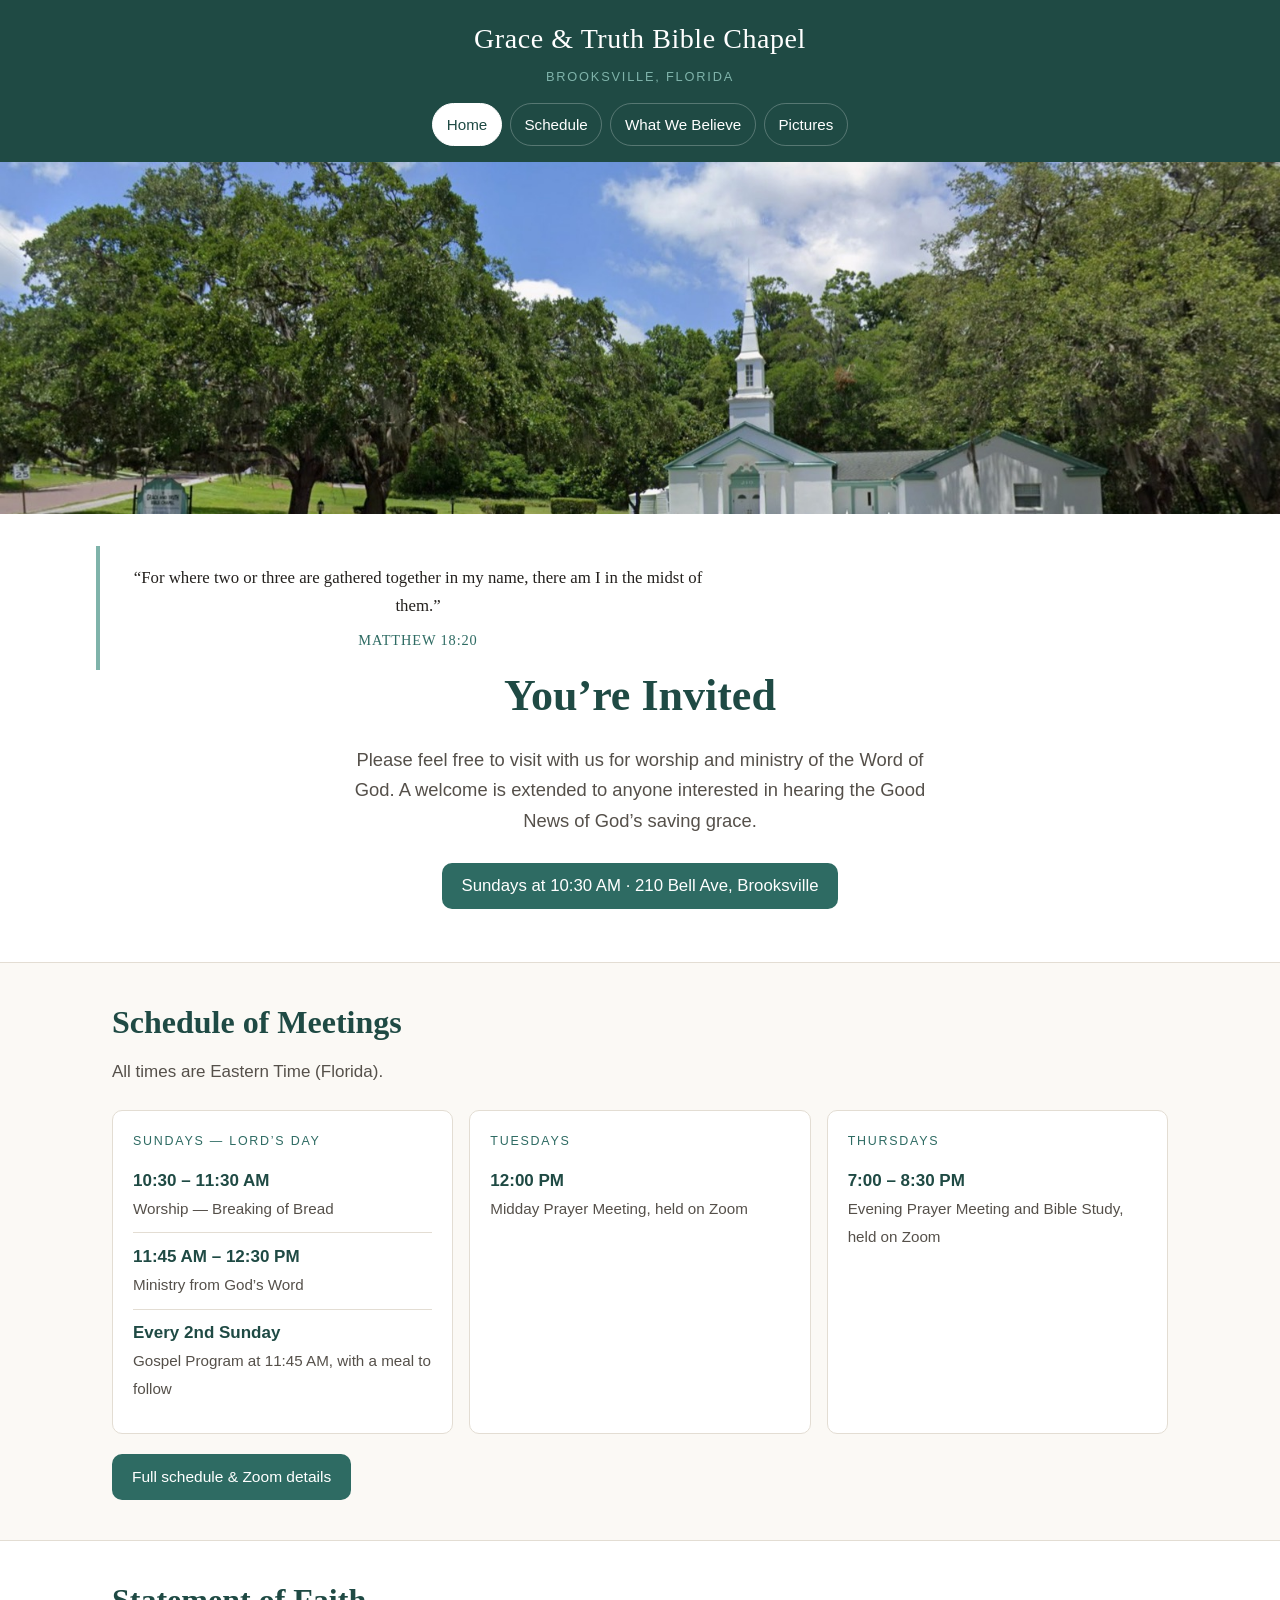
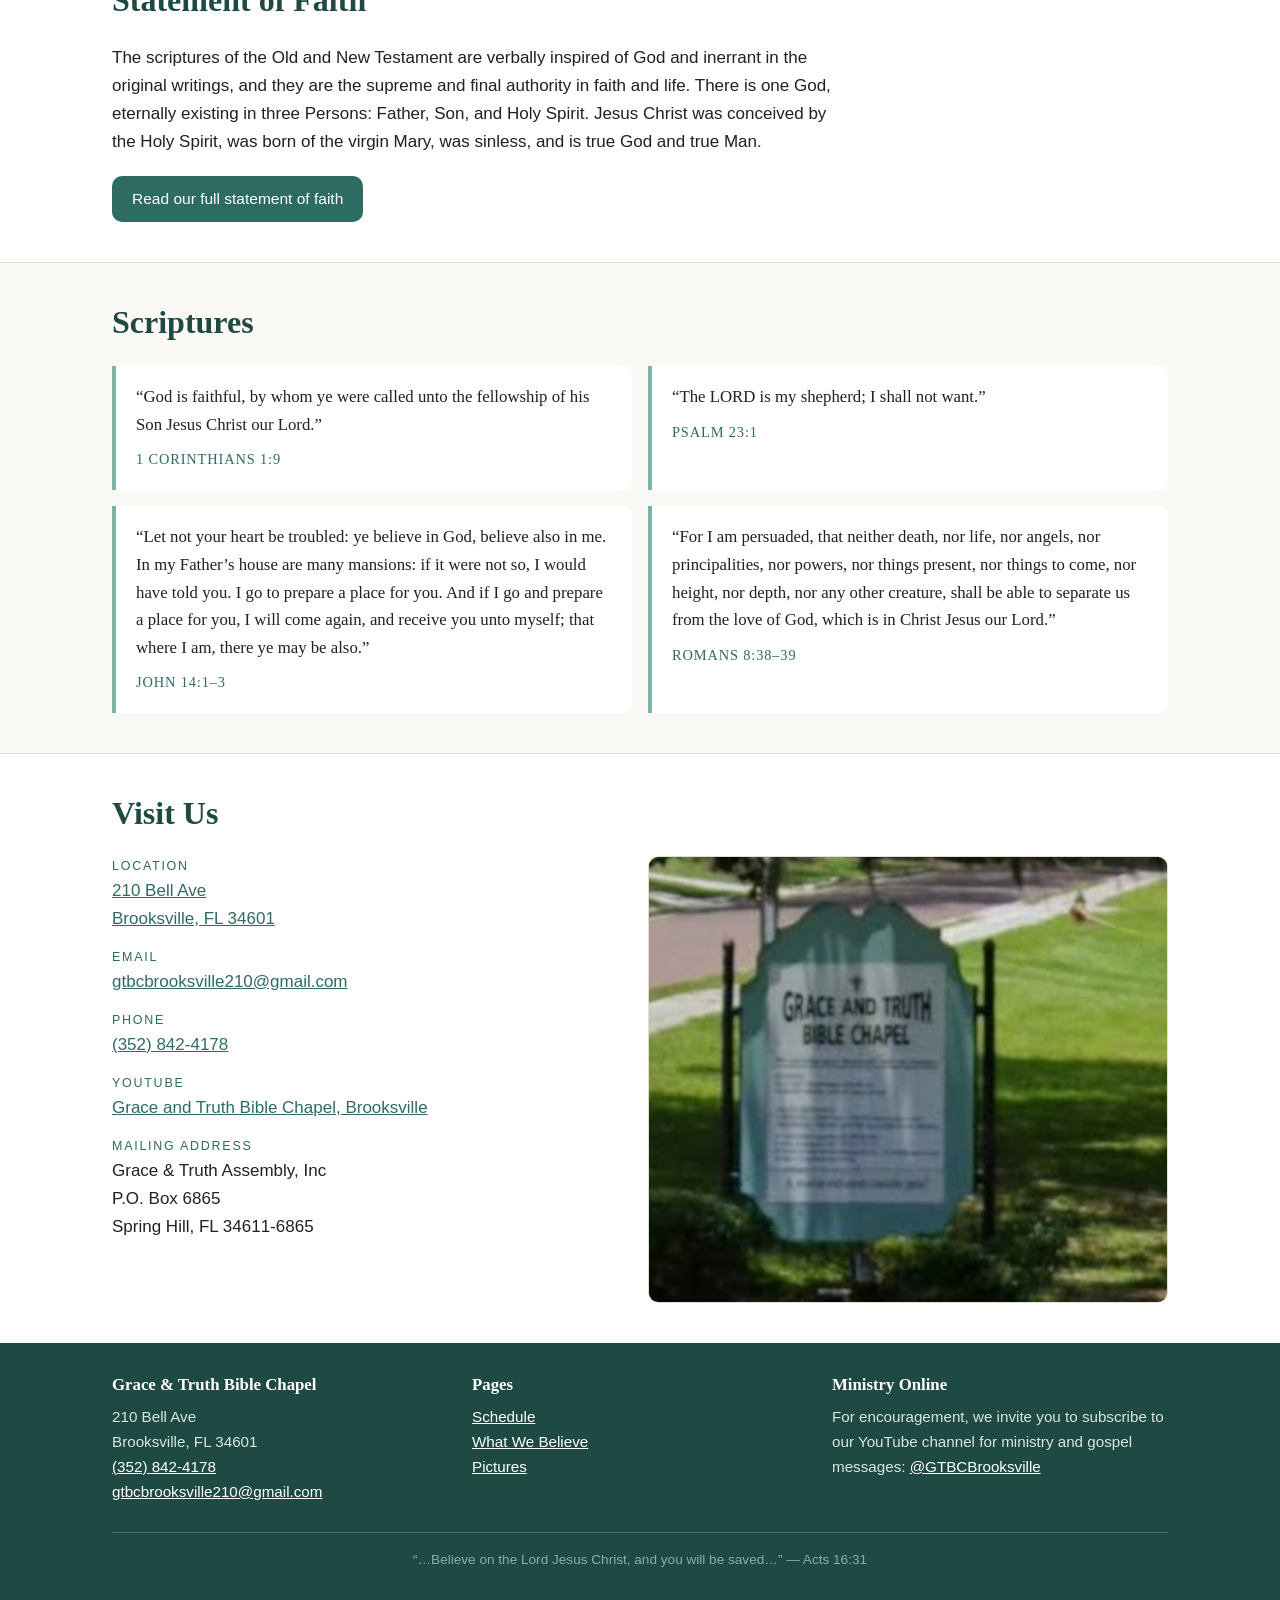
==== index.html @ c38b306b "Initial site for Grace & Truth Bible Chapel" ====
<!doctype html>
<html lang="en">
<head>
<meta charset="utf-8">
<meta name="viewport" content="width=device-width, initial-scale=1">
<title>Grace &amp; Truth Bible Chapel — Brooksville, Florida</title>
<meta name="description" content="Grace &amp; Truth Bible Chapel, 210 Bell Ave, Brooksville, FL. Worship and Breaking of Bread Sundays at 10:30 AM. A welcome is extended to all.">
<link rel="stylesheet" href="css/styles.css">
</head>
<body>

<a class="skip-link" href="#main">Skip to content</a>

<header class="site-header">
  <div class="container">
    <a class="brand" href="index.html">
      <span class="brand-name">Grace &amp; Truth Bible Chapel</span>
      <span class="brand-tag">Brooksville, Florida</span>
    </a>
    <nav class="site-nav" aria-label="Main">
      <ul>
        <li><a href="index.html" aria-current="page">Home</a></li>
        <li><a href="schedule.html">Schedule</a></li>
        <li><a href="beliefs.html">What We Believe</a></li>
        <li><a href="gallery.html">Pictures</a></li>
      </ul>
    </nav>
  </div>
</header>

<main id="main">

  <section class="hero">
    <img src="images/chapel-front.jpg" alt="The white chapel building at 210 Bell Ave, set among live oaks">
    <div class="container hero-text">
      <blockquote class="verse verse-hero">
        &ldquo;For where two or three are gathered together in my name, there am I in the midst of them.&rdquo;
        <cite>Matthew 18:20</cite>
      </blockquote>
      <h1>You&rsquo;re Invited</h1>
      <p class="invite">
        Please feel free to visit with us for worship and ministry of the Word of God.
        A welcome is extended to anyone interested in hearing the Good News of God&rsquo;s saving grace.
      </p>
      <p><span class="service-time">Sundays at 10:30 AM &middot; 210 Bell Ave, Brooksville</span></p>
    </div>
  </section>

  <section class="section" id="schedule">
    <div class="container">
      <div class="section-head">
        <h2>Schedule of Meetings</h2>
        <p>All times are Eastern Time (Florida).</p>
      </div>

      <div class="grid grid-3">
        <div class="card">
          <span class="day">Sundays &mdash; Lord&rsquo;s Day</span>
          <ul class="times">
            <li>
              <span class="time">10:30 &ndash; 11:30 AM</span>
              <span class="note">Worship &mdash; Breaking of Bread</span>
            </li>
            <li>
              <span class="time">11:45 AM &ndash; 12:30 PM</span>
              <span class="note">Ministry from God&rsquo;s Word</span>
            </li>
            <li>
              <span class="time">Every 2nd Sunday</span>
              <span class="note">Gospel Program at 11:45 AM, with a meal to follow</span>
            </li>
          </ul>
        </div>

        <div class="card">
          <span class="day">Tuesdays</span>
          <ul class="times">
            <li>
              <span class="time">12:00 PM</span>
              <span class="note">Midday Prayer Meeting, held on Zoom</span>
            </li>
          </ul>
        </div>

        <div class="card">
          <span class="day">Thursdays</span>
          <ul class="times">
            <li>
              <span class="time">7:00 &ndash; 8:30 PM</span>
              <span class="note">Evening Prayer Meeting and Bible Study, held on Zoom</span>
            </li>
          </ul>
        </div>
      </div>

      <div class="btn-row">
        <a class="btn" href="schedule.html">Full schedule &amp; Zoom details</a>
      </div>
    </div>
  </section>

  <section class="section section-alt" id="beliefs">
    <div class="container">
      <div class="section-head">
        <h2>Statement of Faith</h2>
      </div>
      <div class="prose">
        <p>
          The scriptures of the Old and New Testament are verbally inspired of God and inerrant
          in the original writings, and they are the supreme and final authority in faith and life.
          There is one God, eternally existing in three Persons: Father, Son, and Holy Spirit.
          Jesus Christ was conceived by the Holy Spirit, was born of the virgin Mary, was sinless,
          and is true God and true Man.
        </p>
        <div class="btn-row">
          <a class="btn" href="beliefs.html">Read our full statement of faith</a>
        </div>
      </div>
    </div>
  </section>

  <section class="section" id="scriptures">
    <div class="container">
      <div class="section-head">
        <h2>Scriptures</h2>
      </div>
      <div class="grid grid-2">
        <blockquote class="verse">
          &ldquo;God is faithful, by whom ye were called unto the fellowship of his Son Jesus Christ our Lord.&rdquo;
          <cite>1 Corinthians 1:9</cite>
        </blockquote>
        <blockquote class="verse">
          &ldquo;The LORD is my shepherd; I shall not want.&rdquo;
          <cite>Psalm 23:1</cite>
        </blockquote>
        <blockquote class="verse">
          &ldquo;Let not your heart be troubled: ye believe in God, believe also in me. In my Father&rsquo;s house
          are many mansions: if it were not so, I would have told you. I go to prepare a place for you.
          And if I go and prepare a place for you, I will come again, and receive you unto myself;
          that where I am, there ye may be also.&rdquo;
          <cite>John 14:1&ndash;3</cite>
        </blockquote>
        <blockquote class="verse">
          &ldquo;For I am persuaded, that neither death, nor life, nor angels, nor principalities, nor powers,
          nor things present, nor things to come, nor height, nor depth, nor any other creature,
          shall be able to separate us from the love of God, which is in Christ Jesus our Lord.&rdquo;
          <cite>Romans 8:38&ndash;39</cite>
        </blockquote>
      </div>
    </div>
  </section>

  <section class="section section-alt" id="visit">
    <div class="container">
      <div class="section-head">
        <h2>Visit Us</h2>
      </div>
      <div class="grid grid-2">
        <div>
          <ul class="contact-list">
            <li>
              <span class="label">Location</span>
              <address>
                <a href="https://maps.google.com/?q=210+Bell+Ave,+Brooksville,+FL+34601">
                  210 Bell Ave<br>Brooksville, FL 34601
                </a>
              </address>
            </li>
            <li>
              <span class="label">Email</span>
              <a href="mailto:gtbcbrooksville210@gmail.com">gtbcbrooksville210@gmail.com</a>
            </li>
            <li>
              <span class="label">Phone</span>
              <a href="tel:+13528424178">(352) 842-4178</a>
            </li>
            <li>
              <span class="label">YouTube</span>
              <a href="https://www.youtube.com/@GTBCBrooksville">Grace and Truth Bible Chapel, Brooksville</a>
            </li>
            <li>
              <span class="label">Mailing Address</span>
              <address>
                Grace &amp; Truth Assembly, Inc<br>
                P.O. Box 6865<br>
                Spring Hill, FL 34611-6865
              </address>
            </li>
          </ul>
        </div>
        <div>
          <img src="images/chapel-sign.jpg" alt="The Grace and Truth Bible Chapel sign at the roadside" style="border-radius:10px;border:1px solid var(--line);">
        </div>
      </div>
    </div>
  </section>

</main>

<footer class="site-footer">
  <div class="container">
    <div class="footer-grid">
      <div>
        <h3>Grace &amp; Truth Bible Chapel</h3>
        <address>
          210 Bell Ave<br>
          Brooksville, FL 34601<br>
          <a href="tel:+13528424178">(352) 842-4178</a><br>
          <a href="mailto:gtbcbrooksville210@gmail.com">gtbcbrooksville210@gmail.com</a>
        </address>
      </div>
      <div>
        <h3>Pages</h3>
        <p>
          <a href="schedule.html">Schedule</a><br>
          <a href="beliefs.html">What We Believe</a><br>
          <a href="gallery.html">Pictures</a>
        </p>
      </div>
      <div>
        <h3>Ministry Online</h3>
        <p>
          For encouragement, we invite you to subscribe to our YouTube channel for
          ministry and gospel messages:
          <a href="https://www.youtube.com/@GTBCBrooksville">@GTBCBrooksville</a>
        </p>
      </div>
    </div>
    <p class="footer-bottom">
      &ldquo;&hellip;Believe on the Lord Jesus Christ, and you will be saved&hellip;&rdquo; &mdash; Acts 16:31
    </p>
  </div>
</footer>

</body>
</html>
---- css/styles.css ----
/* Grace & Truth Bible Chapel — shared stylesheet.
   Placeholder styling: structure and colors are easy to swap when the
   real template arrives. All layout is mobile-first. */

:root {
  --brand:        #2e6b63;
  --brand-dark:   #1f4a44;
  --brand-light:  #7fb3aa;
  --wood:         #5c4433;
  --ink:          #23201d;
  --ink-soft:     #55504a;
  --paper:        #fbf9f5;
  --card:         #ffffff;
  --line:         #e3ddd3;
  --maxw:         68rem;
  --radius:       10px;
}

*, *::before, *::after { box-sizing: border-box; }

html { -webkit-text-size-adjust: 100%; scroll-behavior: smooth; }

body {
  margin: 0;
  background: var(--paper);
  color: var(--ink);
  font-family: -apple-system, BlinkMacSystemFont, "Segoe UI", Roboto, Helvetica, Arial, sans-serif;
  font-size: 1.0625rem;
  line-height: 1.65;
}

h1, h2, h3, h4 {
  font-family: Georgia, "Times New Roman", serif;
  line-height: 1.2;
  color: var(--brand-dark);
  margin: 0 0 .5em;
}

h1 { font-size: clamp(1.75rem, 5vw, 2.75rem); }
h2 { font-size: clamp(1.4rem, 3.6vw, 2rem); }
h3 { font-size: clamp(1.1rem, 2.6vw, 1.3rem); }

p { margin: 0 0 1em; }

a { color: var(--brand); }
a:hover, a:focus { color: var(--brand-dark); }

img { max-width: 100%; height: auto; display: block; }

.container {
  width: 100%;
  max-width: var(--maxw);
  margin: 0 auto;
  padding: 0 1rem;
}

/* ---------- Header & navigation ---------- */

.site-header {
  background: var(--brand-dark);
  color: #fff;
  padding: 1rem 0;
}

.site-header a { color: #fff; text-decoration: none; }

.brand { display: block; text-align: center; }
.brand-name {
  font-family: Georgia, "Times New Roman", serif;
  font-size: clamp(1.25rem, 4.5vw, 1.75rem);
  letter-spacing: .02em;
  display: block;
}
.brand-tag {
  display: block;
  font-size: .8rem;
  letter-spacing: .14em;
  text-transform: uppercase;
  color: var(--brand-light);
  margin-top: .25rem;
}

.site-nav ul {
  list-style: none;
  margin: 1rem 0 0;
  padding: 0;
  display: flex;
  flex-wrap: wrap;
  justify-content: center;
  gap: .4rem .5rem;
}

.site-nav a {
  display: block;
  padding: .5rem .85rem;
  border-radius: 999px;
  font-size: .95rem;
  border: 1px solid rgba(255,255,255,.25);
}

.site-nav a:hover,
.site-nav a:focus { background: rgba(255,255,255,.14); }

.site-nav a[aria-current="page"] {
  background: #fff;
  color: var(--brand-dark);
  border-color: #fff;
}

/* ---------- Hero ---------- */

.hero { background: #fff; border-bottom: 1px solid var(--line); }

.hero img {
  width: 100%;
  max-height: 22rem;
  object-fit: cover;
}

.hero-text { text-align: center; padding: 2rem 0 2.25rem; }

.hero-text p.invite {
  font-size: 1.15rem;
  color: var(--ink-soft);
  max-width: 38rem;
  margin-left: auto;
  margin-right: auto;
}

.service-time {
  display: inline-block;
  background: var(--brand);
  color: #fff;
  font-size: 1.05rem;
  padding: .6rem 1.2rem;
  border-radius: var(--radius);
  margin-top: .5rem;
}

/* ---------- Sections ---------- */

.section { padding: 2.5rem 0; }
.section + .section { border-top: 1px solid var(--line); }
.section-alt { background: #fff; }

.section-head { margin-bottom: 1.5rem; }
.section-head p { color: var(--ink-soft); margin: 0; }

/* ---------- Cards & grids ---------- */

.grid {
  display: grid;
  gap: 1rem;
  grid-template-columns: 1fr;
}

@media (min-width: 40rem) {
  .grid-2 { grid-template-columns: repeat(2, 1fr); }
  .grid-3 { grid-template-columns: repeat(3, 1fr); }
}

@media (min-width: 56rem) {
  .grid-3 { grid-template-columns: repeat(3, 1fr); }
}

.card {
  background: var(--card);
  border: 1px solid var(--line);
  border-radius: var(--radius);
  padding: 1.25rem;
}

.section-alt .card { background: var(--paper); }

.card h3 { margin-top: 0; }

.card .day {
  display: block;
  font-size: .78rem;
  letter-spacing: .14em;
  text-transform: uppercase;
  color: var(--brand);
  margin-bottom: .35rem;
}

.card :last-child { margin-bottom: 0; }

/* ---------- Schedule lists ---------- */

.times { list-style: none; margin: 0; padding: 0; }

.times li {
  padding: .6rem 0;
  border-top: 1px solid var(--line);
}

.times li:first-child { border-top: 0; }

.times .time {
  display: block;
  font-weight: 600;
  color: var(--brand-dark);
}

.times .note { color: var(--ink-soft); font-size: .95rem; }

/* ---------- Scripture ---------- */

blockquote.verse {
  margin: 0;
  padding: 1.1rem 1.25rem;
  background: var(--card);
  border-left: 4px solid var(--brand-light);
  border-radius: 0 var(--radius) var(--radius) 0;
  font-family: Georgia, "Times New Roman", serif;
  font-size: 1.05rem;
  color: var(--ink);
}

.section-alt blockquote.verse { background: var(--paper); }

blockquote.verse cite {
  display: block;
  margin-top: .6rem;
  font-style: normal;
  font-size: .9rem;
  letter-spacing: .06em;
  text-transform: uppercase;
  color: var(--brand);
}

.verse-hero {
  max-width: 40rem;
  margin: 0 auto 1.25rem;
  border: 0;
  background: none;
  text-align: center;
  font-size: clamp(1.05rem, 3vw, 1.3rem);
  padding: 0;
}

.section-alt .verse-hero, .verse-hero { background: none; }
.verse-hero cite { text-align: center; }

/* ---------- Buttons ---------- */

.btn {
  display: inline-block;
  padding: .65rem 1.25rem;
  border-radius: var(--radius);
  background: var(--brand);
  color: #fff;
  text-decoration: none;
  font-size: .97rem;
}

.btn:hover, .btn:focus { background: var(--brand-dark); color: #fff; }

.btn-ghost {
  background: transparent;
  color: var(--brand);
  border: 1px solid var(--brand);
}

.btn-ghost:hover, .btn-ghost:focus { background: var(--brand); color: #fff; }

.btn-row { display: flex; flex-wrap: wrap; gap: .75rem; margin-top: 1.25rem; }

/* ---------- Contact ---------- */

.contact-list { list-style: none; margin: 0; padding: 0; }
.contact-list li { margin-bottom: .9rem; }
.contact-list .label {
  display: block;
  font-size: .78rem;
  letter-spacing: .14em;
  text-transform: uppercase;
  color: var(--brand);
}

address { font-style: normal; }

/* ---------- Gallery ---------- */

.gallery { display: grid; gap: 1.25rem; grid-template-columns: 1fr; }

@media (min-width: 44rem) {
  .gallery { grid-template-columns: repeat(2, 1fr); }
}

.gallery figure {
  margin: 0;
  background: var(--card);
  border: 1px solid var(--line);
  border-radius: var(--radius);
  overflow: hidden;
}

.gallery img { width: 100%; aspect-ratio: 4 / 3; object-fit: cover; }

.gallery figcaption {
  padding: .85rem 1rem;
  font-size: .95rem;
  color: var(--ink-soft);
}

.gallery .tall img { aspect-ratio: 3 / 4; }

/* ---------- Prose (detail pages) ---------- */

.prose { max-width: 46rem; }
.prose h2 { margin-top: 2rem; }
.prose h2:first-child { margin-top: 0; }
.prose ul { padding-left: 1.2rem; }
.prose li { margin-bottom: .4rem; }

.ref { color: var(--ink-soft); font-size: .95rem; }

/* ---------- Footer ---------- */

.site-footer {
  background: var(--brand-dark);
  color: #d9e6e3;
  padding: 2rem 0 1.5rem;
  font-size: .95rem;
}

.site-footer h3 { color: #fff; font-size: 1.05rem; }
.site-footer a { color: #fff; }

.footer-grid { display: grid; gap: 1.5rem; grid-template-columns: 1fr; }

@media (min-width: 44rem) {
  .footer-grid { grid-template-columns: repeat(3, 1fr); }
}

.footer-bottom {
  margin-top: 1.75rem;
  padding-top: 1rem;
  border-top: 1px solid rgba(255,255,255,.18);
  text-align: center;
  font-size: .85rem;
  color: var(--brand-light);
}

.skip-link {
  position: absolute;
  left: -9999px;
}
.skip-link:focus {
  left: .5rem;
  top: .5rem;
  z-index: 10;
  background: #fff;
  color: var(--brand-dark);
  padding: .5rem .75rem;
  border-radius: var(--radius);
}
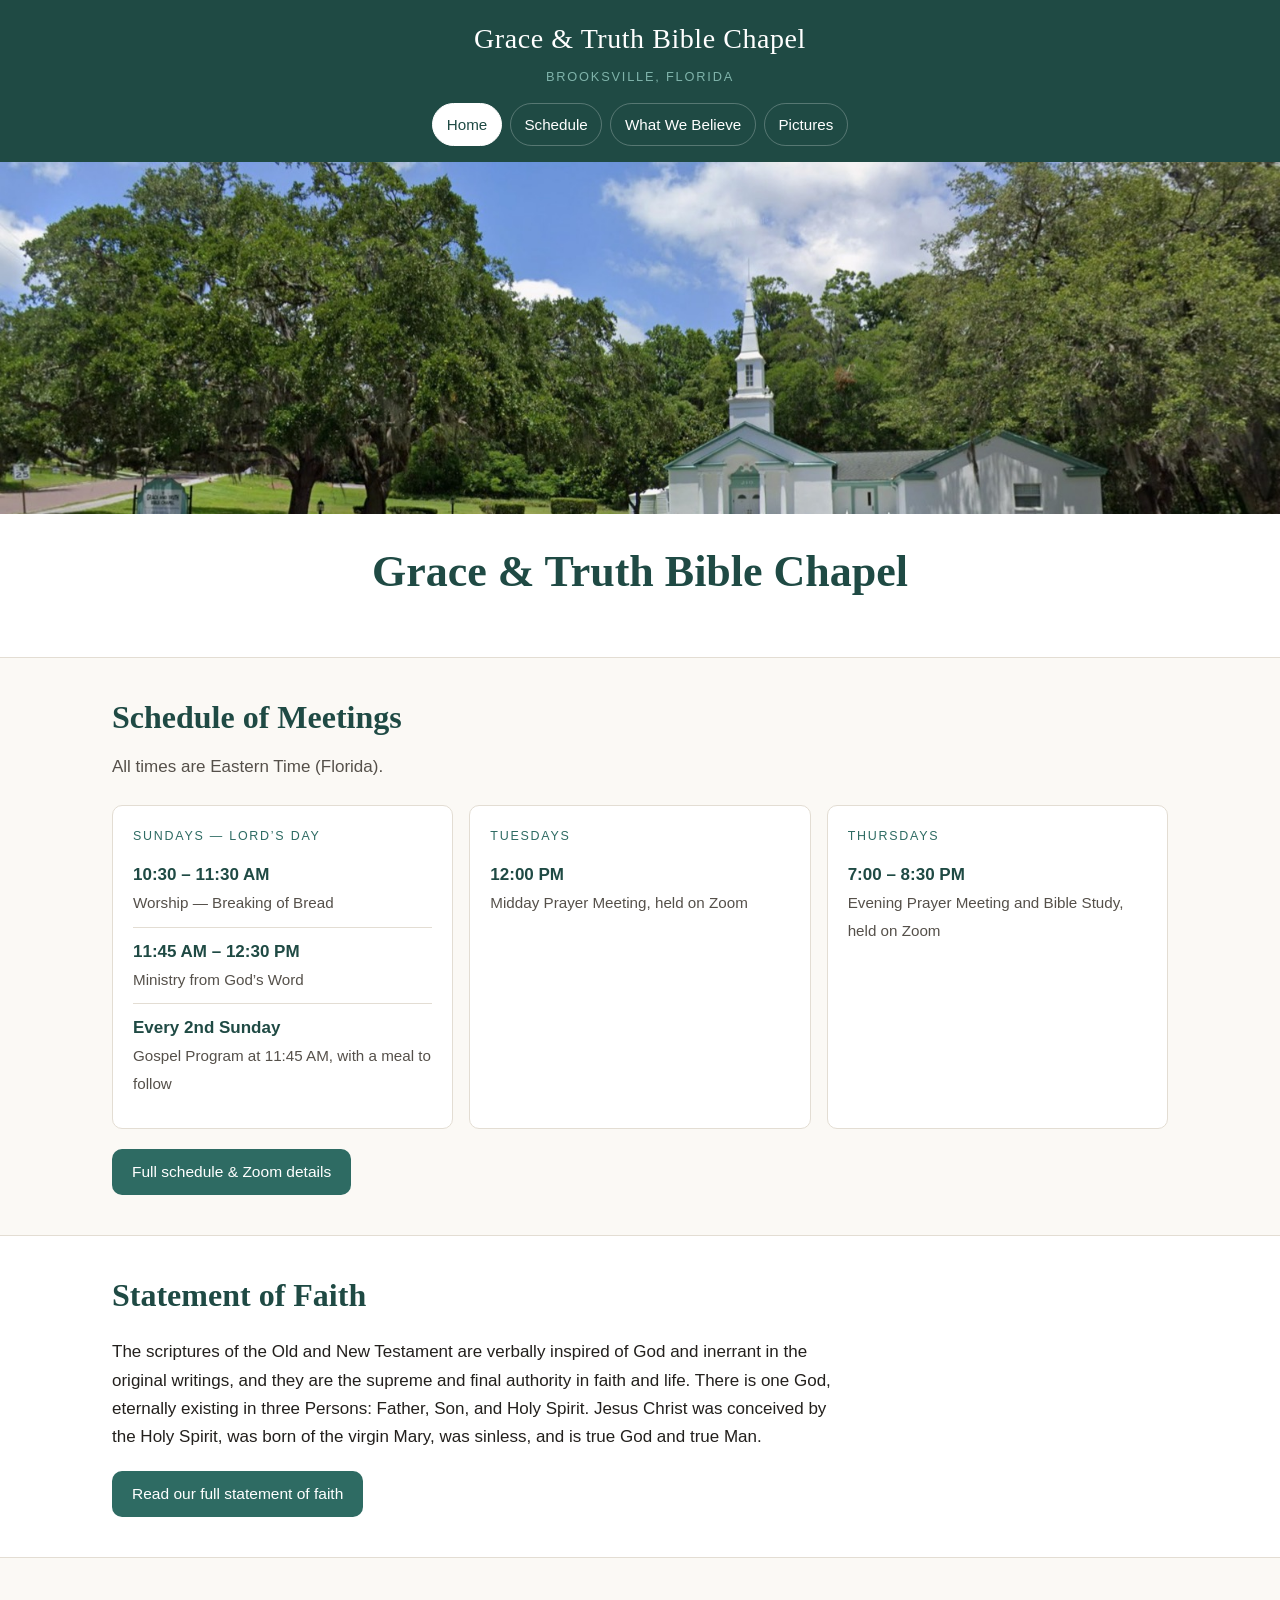
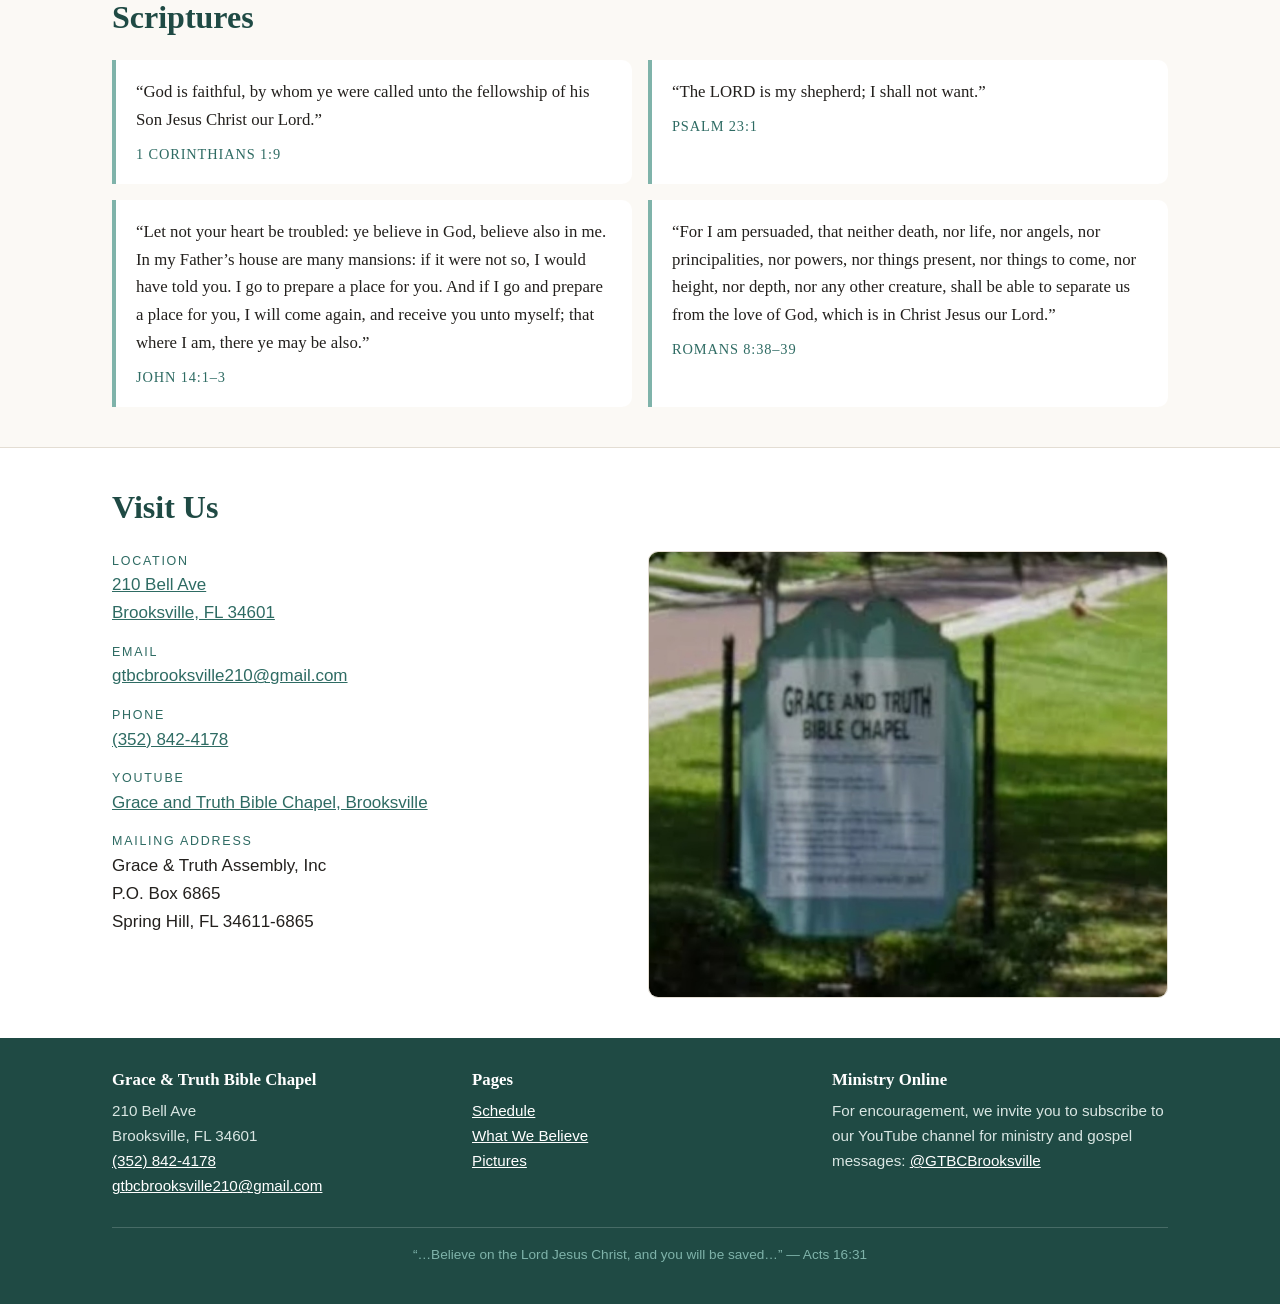
==== commit dc0cc745: "Simplify home page hero Remove the Matthew 18:20 verse, the "You're Invited" heading, the invitation" ====
--- a/index.html
+++ b/index.html
@@ -33,16 +33,7 @@
   <section class="hero">
     <img src="images/chapel-front.jpg" alt="The white chapel building at 210 Bell Ave, set among live oaks">
     <div class="container hero-text">
-      <blockquote class="verse verse-hero">
-        &ldquo;For where two or three are gathered together in my name, there am I in the midst of them.&rdquo;
-        <cite>Matthew 18:20</cite>
-      </blockquote>
-      <h1>You&rsquo;re Invited</h1>
-      <p class="invite">
-        Please feel free to visit with us for worship and ministry of the Word of God.
-        A welcome is extended to anyone interested in hearing the Good News of God&rsquo;s saving grace.
-      </p>
-      <p><span class="service-time">Sundays at 10:30 AM &middot; 210 Bell Ave, Brooksville</span></p>
+      <h1>Grace &amp; Truth Bible Chapel</h1>
     </div>
   </section>
 
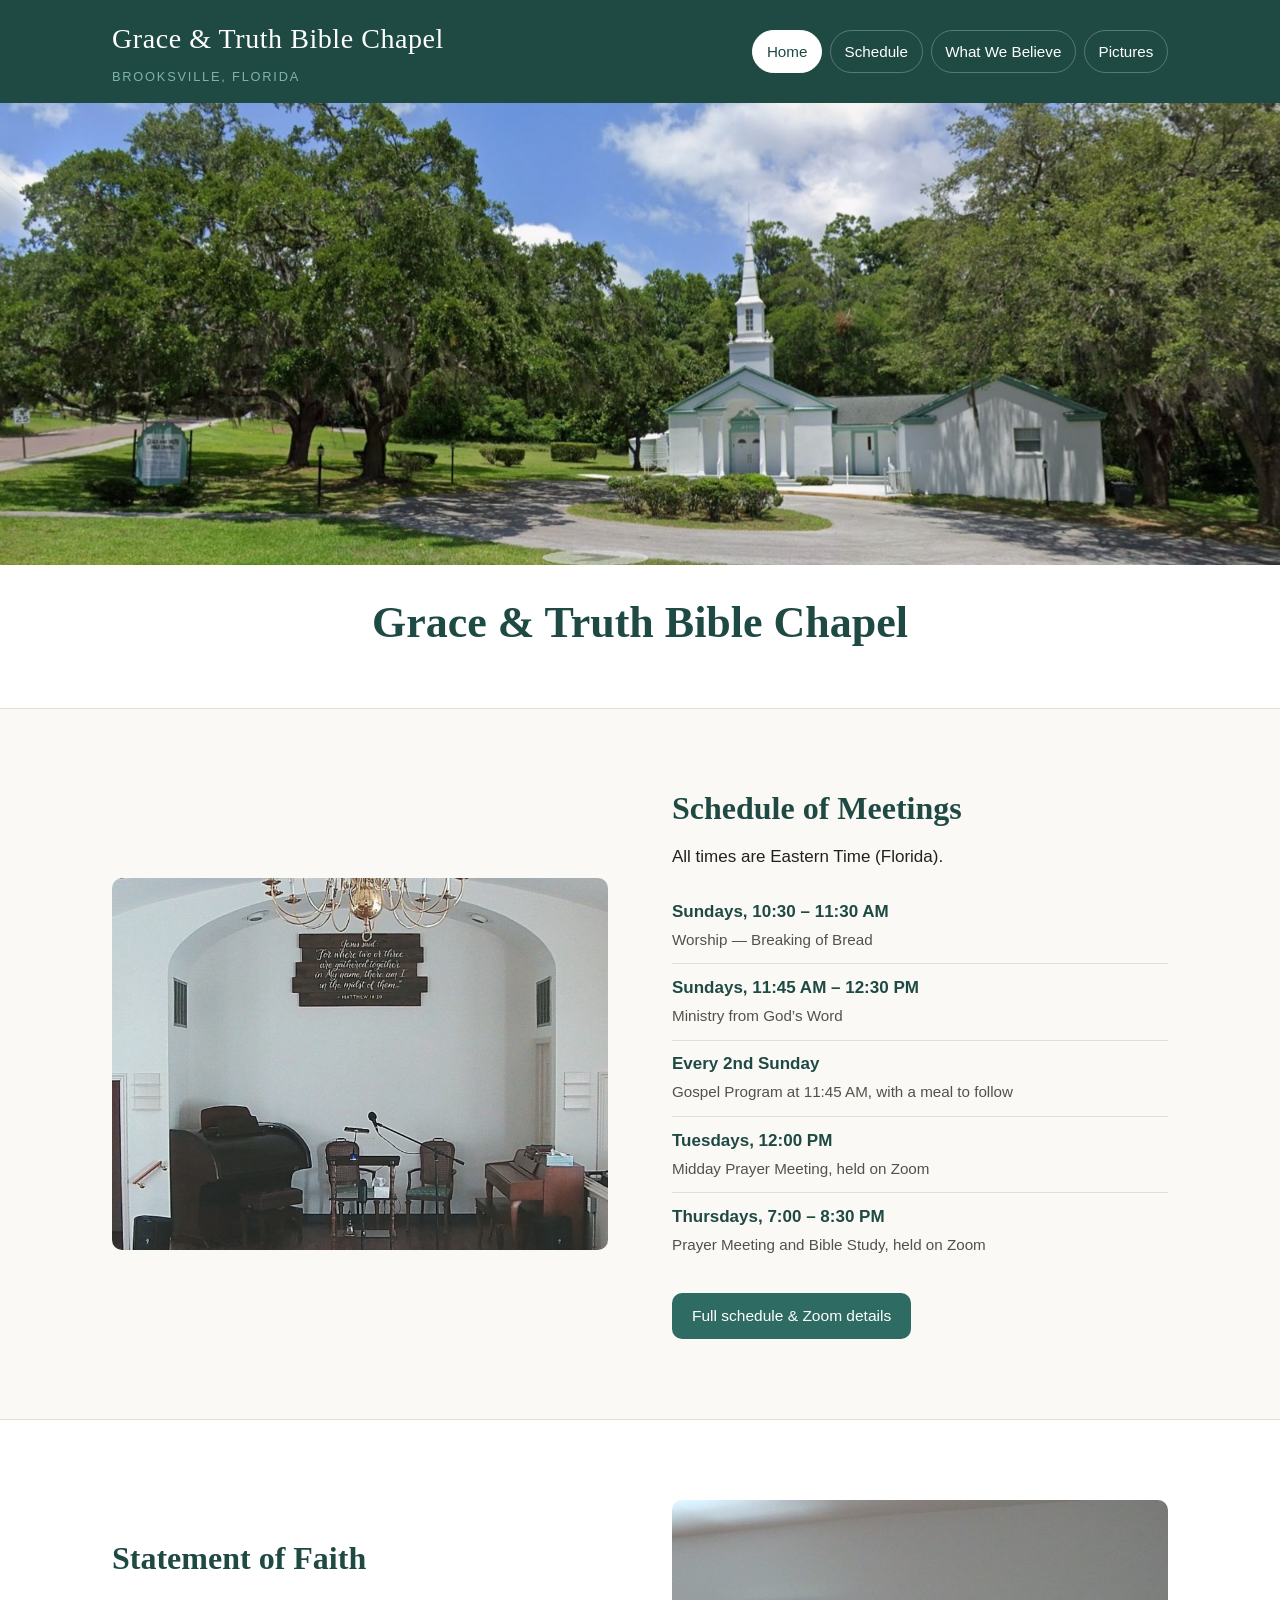
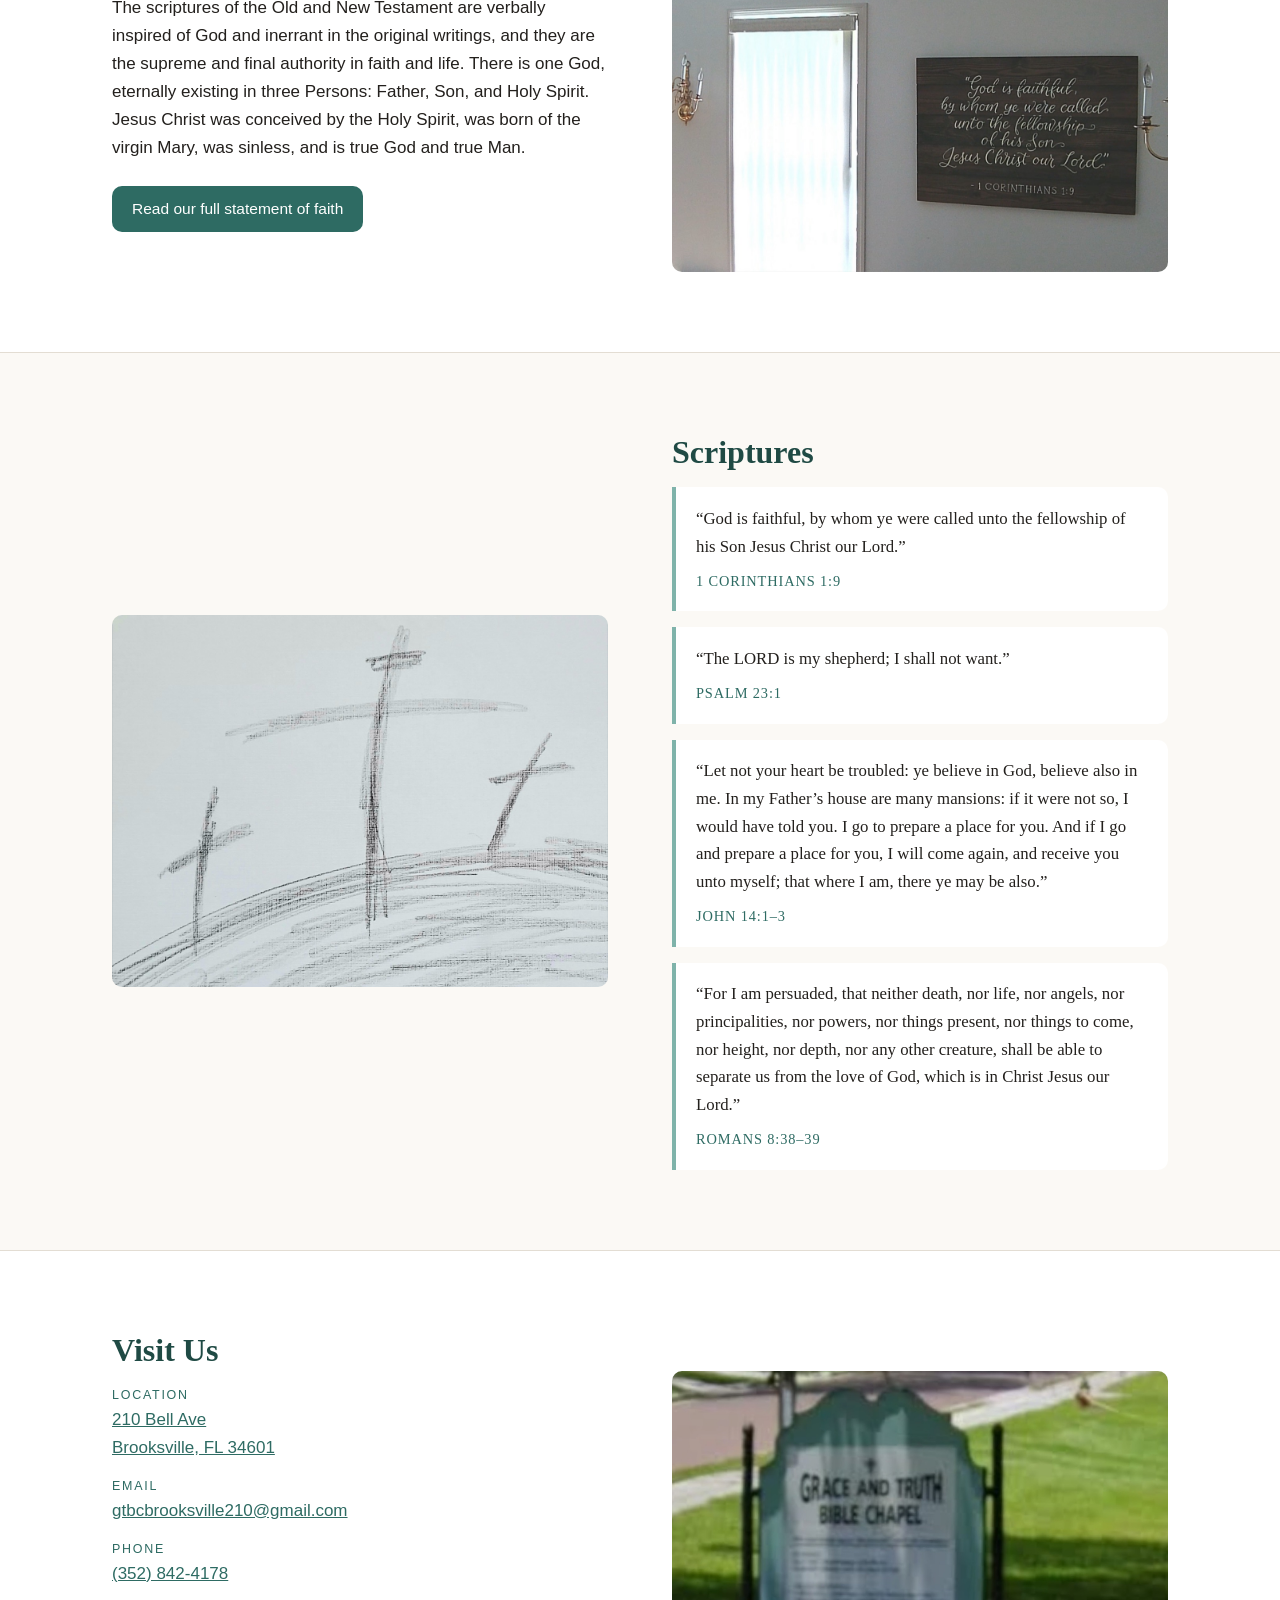
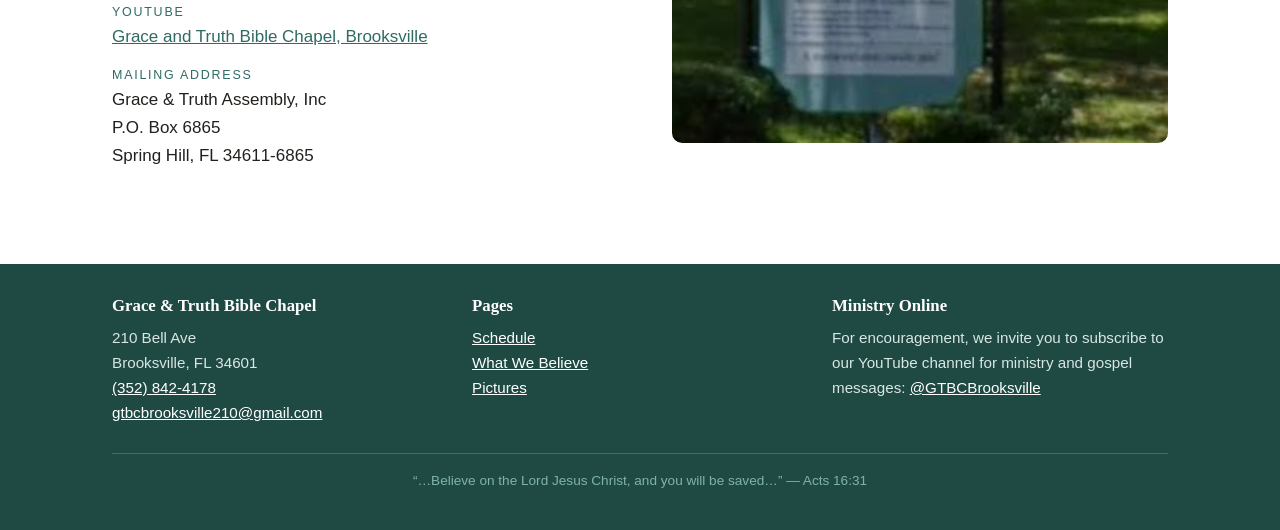
==== commit 4cf6d04c: "Rework home page into alternating image/text sections Approximates the layout of the Bailard Squares" ====
--- a/index.html
+++ b/index.html
@@ -12,7 +12,7 @@
 <a class="skip-link" href="#main">Skip to content</a>
 
 <header class="site-header">
-  <div class="container">
+  <div class="container header-inner">
     <a class="brand" href="index.html">
       <span class="brand-name">Grace &amp; Truth Bible Chapel</span>
       <span class="brand-tag">Brooksville, Florida</span>
@@ -37,65 +37,52 @@
     </div>
   </section>
 
+  <!-- Image left -->
   <section class="section" id="schedule">
-    <div class="container">
-      <div class="section-head">
+    <div class="container feature-inner">
+      <div class="feature-media">
+        <img src="images/sanctuary-front.jpg" alt="The front of the meeting room, with the Matthew 18:20 sign above the platform" loading="lazy">
+      </div>
+      <div class="feature-body">
         <h2>Schedule of Meetings</h2>
         <p>All times are Eastern Time (Florida).</p>
-      </div>
-
-      <div class="grid grid-3">
-        <div class="card">
-          <span class="day">Sundays &mdash; Lord&rsquo;s Day</span>
-          <ul class="times">
-            <li>
-              <span class="time">10:30 &ndash; 11:30 AM</span>
-              <span class="note">Worship &mdash; Breaking of Bread</span>
-            </li>
-            <li>
-              <span class="time">11:45 AM &ndash; 12:30 PM</span>
-              <span class="note">Ministry from God&rsquo;s Word</span>
-            </li>
-            <li>
-              <span class="time">Every 2nd Sunday</span>
-              <span class="note">Gospel Program at 11:45 AM, with a meal to follow</span>
-            </li>
-          </ul>
+        <ul class="times">
+          <li>
+            <span class="time">Sundays, 10:30 &ndash; 11:30 AM</span>
+            <span class="note">Worship &mdash; Breaking of Bread</span>
+          </li>
+          <li>
+            <span class="time">Sundays, 11:45 AM &ndash; 12:30 PM</span>
+            <span class="note">Ministry from God&rsquo;s Word</span>
+          </li>
+          <li>
+            <span class="time">Every 2nd Sunday</span>
+            <span class="note">Gospel Program at 11:45 AM, with a meal to follow</span>
+          </li>
+          <li>
+            <span class="time">Tuesdays, 12:00 PM</span>
+            <span class="note">Midday Prayer Meeting, held on Zoom</span>
+          </li>
+          <li>
+            <span class="time">Thursdays, 7:00 &ndash; 8:30 PM</span>
+            <span class="note">Prayer Meeting and Bible Study, held on Zoom</span>
+          </li>
+        </ul>
+        <div class="btn-row">
+          <a class="btn" href="schedule.html">Full schedule &amp; Zoom details</a>
         </div>
-
-        <div class="card">
-          <span class="day">Tuesdays</span>
-          <ul class="times">
-            <li>
-              <span class="time">12:00 PM</span>
-              <span class="note">Midday Prayer Meeting, held on Zoom</span>
-            </li>
-          </ul>
-        </div>
-
-        <div class="card">
-          <span class="day">Thursdays</span>
-          <ul class="times">
-            <li>
-              <span class="time">7:00 &ndash; 8:30 PM</span>
-              <span class="note">Evening Prayer Meeting and Bible Study, held on Zoom</span>
-            </li>
-          </ul>
-        </div>
-      </div>
-
-      <div class="btn-row">
-        <a class="btn" href="schedule.html">Full schedule &amp; Zoom details</a>
-      </div>
-    </div>
-  </section>
-
-  <section class="section section-alt" id="beliefs">
-    <div class="container">
-      <div class="section-head">
+      </div>
+    </div>
+  </section>
+
+  <!-- Image right -->
+  <section class="section section-alt feature-media-right" id="beliefs">
+    <div class="container feature-inner">
+      <div class="feature-media">
+        <img src="images/wall-1-cor-1-9.jpg" alt="A wooden wall sign lettered with 1 Corinthians 1:9" loading="lazy">
+      </div>
+      <div class="feature-body">
         <h2>Statement of Faith</h2>
-      </div>
-      <div class="prose">
         <p>
           The scriptures of the Old and New Testament are verbally inspired of God and inerrant
           in the original writings, and they are the supreme and final authority in faith and life.
@@ -110,12 +97,14 @@
     </div>
   </section>
 
+  <!-- Image left -->
   <section class="section" id="scriptures">
-    <div class="container">
-      <div class="section-head">
+    <div class="container feature-inner">
+      <div class="feature-media">
+        <img class="focus-top" src="images/three-crosses.jpg" alt="A pencil drawing of three crosses standing on a hill" loading="lazy">
+      </div>
+      <div class="feature-body">
         <h2>Scriptures</h2>
-      </div>
-      <div class="grid grid-2">
         <blockquote class="verse">
           &ldquo;God is faithful, by whom ye were called unto the fellowship of his Son Jesus Christ our Lord.&rdquo;
           <cite>1 Corinthians 1:9</cite>
@@ -141,47 +130,44 @@
     </div>
   </section>
 
-  <section class="section section-alt" id="visit">
-    <div class="container">
-      <div class="section-head">
+  <!-- Image right -->
+  <section class="section section-alt feature-media-right" id="visit">
+    <div class="container feature-inner">
+      <div class="feature-media">
+        <img src="images/chapel-sign.jpg" alt="The Grace and Truth Bible Chapel sign at the roadside" loading="lazy">
+      </div>
+      <div class="feature-body">
         <h2>Visit Us</h2>
-      </div>
-      <div class="grid grid-2">
-        <div>
-          <ul class="contact-list">
-            <li>
-              <span class="label">Location</span>
-              <address>
-                <a href="https://maps.google.com/?q=210+Bell+Ave,+Brooksville,+FL+34601">
-                  210 Bell Ave<br>Brooksville, FL 34601
-                </a>
-              </address>
-            </li>
-            <li>
-              <span class="label">Email</span>
-              <a href="mailto:gtbcbrooksville210@gmail.com">gtbcbrooksville210@gmail.com</a>
-            </li>
-            <li>
-              <span class="label">Phone</span>
-              <a href="tel:+13528424178">(352) 842-4178</a>
-            </li>
-            <li>
-              <span class="label">YouTube</span>
-              <a href="https://www.youtube.com/@GTBCBrooksville">Grace and Truth Bible Chapel, Brooksville</a>
-            </li>
-            <li>
-              <span class="label">Mailing Address</span>
-              <address>
-                Grace &amp; Truth Assembly, Inc<br>
-                P.O. Box 6865<br>
-                Spring Hill, FL 34611-6865
-              </address>
-            </li>
-          </ul>
-        </div>
-        <div>
-          <img src="images/chapel-sign.jpg" alt="The Grace and Truth Bible Chapel sign at the roadside" style="border-radius:10px;border:1px solid var(--line);">
-        </div>
+        <ul class="contact-list">
+          <li>
+            <span class="label">Location</span>
+            <address>
+              <a href="https://maps.google.com/?q=210+Bell+Ave,+Brooksville,+FL+34601">
+                210 Bell Ave<br>Brooksville, FL 34601
+              </a>
+            </address>
+          </li>
+          <li>
+            <span class="label">Email</span>
+            <a href="mailto:gtbcbrooksville210@gmail.com">gtbcbrooksville210@gmail.com</a>
+          </li>
+          <li>
+            <span class="label">Phone</span>
+            <a href="tel:+13528424178">(352) 842-4178</a>
+          </li>
+          <li>
+            <span class="label">YouTube</span>
+            <a href="https://www.youtube.com/@GTBCBrooksville">Grace and Truth Bible Chapel, Brooksville</a>
+          </li>
+          <li>
+            <span class="label">Mailing Address</span>
+            <address>
+              Grace &amp; Truth Assembly, Inc<br>
+              P.O. Box 6865<br>
+              Spring Hill, FL 34611-6865
+            </address>
+          </li>
+        </ul>
       </div>
     </div>
   </section>
--- a/css/styles.css
+++ b/css/styles.css
@@ -64,7 +64,22 @@
 
 .site-header a { color: #fff; text-decoration: none; }
 
+.header-inner {
+  display: flex;
+  flex-direction: column;
+  align-items: center;
+  gap: .75rem;
+}
+
+@media (min-width: 52rem) {
+  .header-inner { flex-direction: row; justify-content: space-between; }
+}
+
 .brand { display: block; text-align: center; }
+
+@media (min-width: 52rem) {
+  .brand { text-align: left; }
+}
 .brand-name {
   font-family: Georgia, "Times New Roman", serif;
   font-size: clamp(1.25rem, 4.5vw, 1.75rem);
@@ -82,7 +97,7 @@
 
 .site-nav ul {
   list-style: none;
-  margin: 1rem 0 0;
+  margin: 0;
   padding: 0;
   display: flex;
   flex-wrap: wrap;
@@ -111,10 +126,13 @@
 
 .hero { background: #fff; border-bottom: 1px solid var(--line); }
 
+/* No height cap and no hardcoded ratio: the height follows the image's own
+   proportions via the global `img { height: auto }`. Nothing is ever cropped,
+   and re-cropping the source file just works without touching this rule. */
 .hero img {
   width: 100%;
-  max-height: 22rem;
-  object-fit: cover;
+  max-width: 1600px;      /* never upscale past the native size */
+  margin: 0 auto;
 }
 
 .hero-text { text-align: center; padding: 2rem 0 2.25rem; }
@@ -139,7 +157,11 @@
 
 /* ---------- Sections ---------- */
 
-.section { padding: 2.5rem 0; }
+.section { padding: 3rem 0; }
+
+@media (min-width: 52rem) {
+  .section { padding: 5rem 0; }
+}
 .section + .section { border-top: 1px solid var(--line); }
 .section-alt { background: #fff; }
 
@@ -356,3 +378,36 @@
   padding: .5rem .75rem;
   border-radius: var(--radius);
 }
+
+
+/* ---------- Alternating image + text sections ---------- */
+
+.feature-inner {
+  display: grid;
+  gap: 2rem;
+  grid-template-columns: 1fr;
+  align-items: center;
+}
+
+@media (min-width: 52rem) {
+  .feature-inner { grid-template-columns: 1fr 1fr; gap: 4rem; }
+
+  /* Image right, text left. On narrow screens the image always
+     stacks on top, whichever side it takes on desktop. */
+  .feature-media-right .feature-media { order: 2; }
+}
+
+.feature-media img {
+  width: 100%;
+  aspect-ratio: 4 / 3;
+  object-fit: cover;
+  border-radius: var(--radius);
+}
+
+/* The crosses drawing sits high in the frame; bias the crop upward. */
+.feature-media img.focus-top { object-position: center 28%; }
+
+.feature-body > :first-child { margin-top: 0; }
+.feature-body .times { margin-bottom: 1.25rem; }
+.feature-body .verse + .verse { margin-top: 1rem; }
+.feature-body .btn-row { margin-top: 1.5rem; }
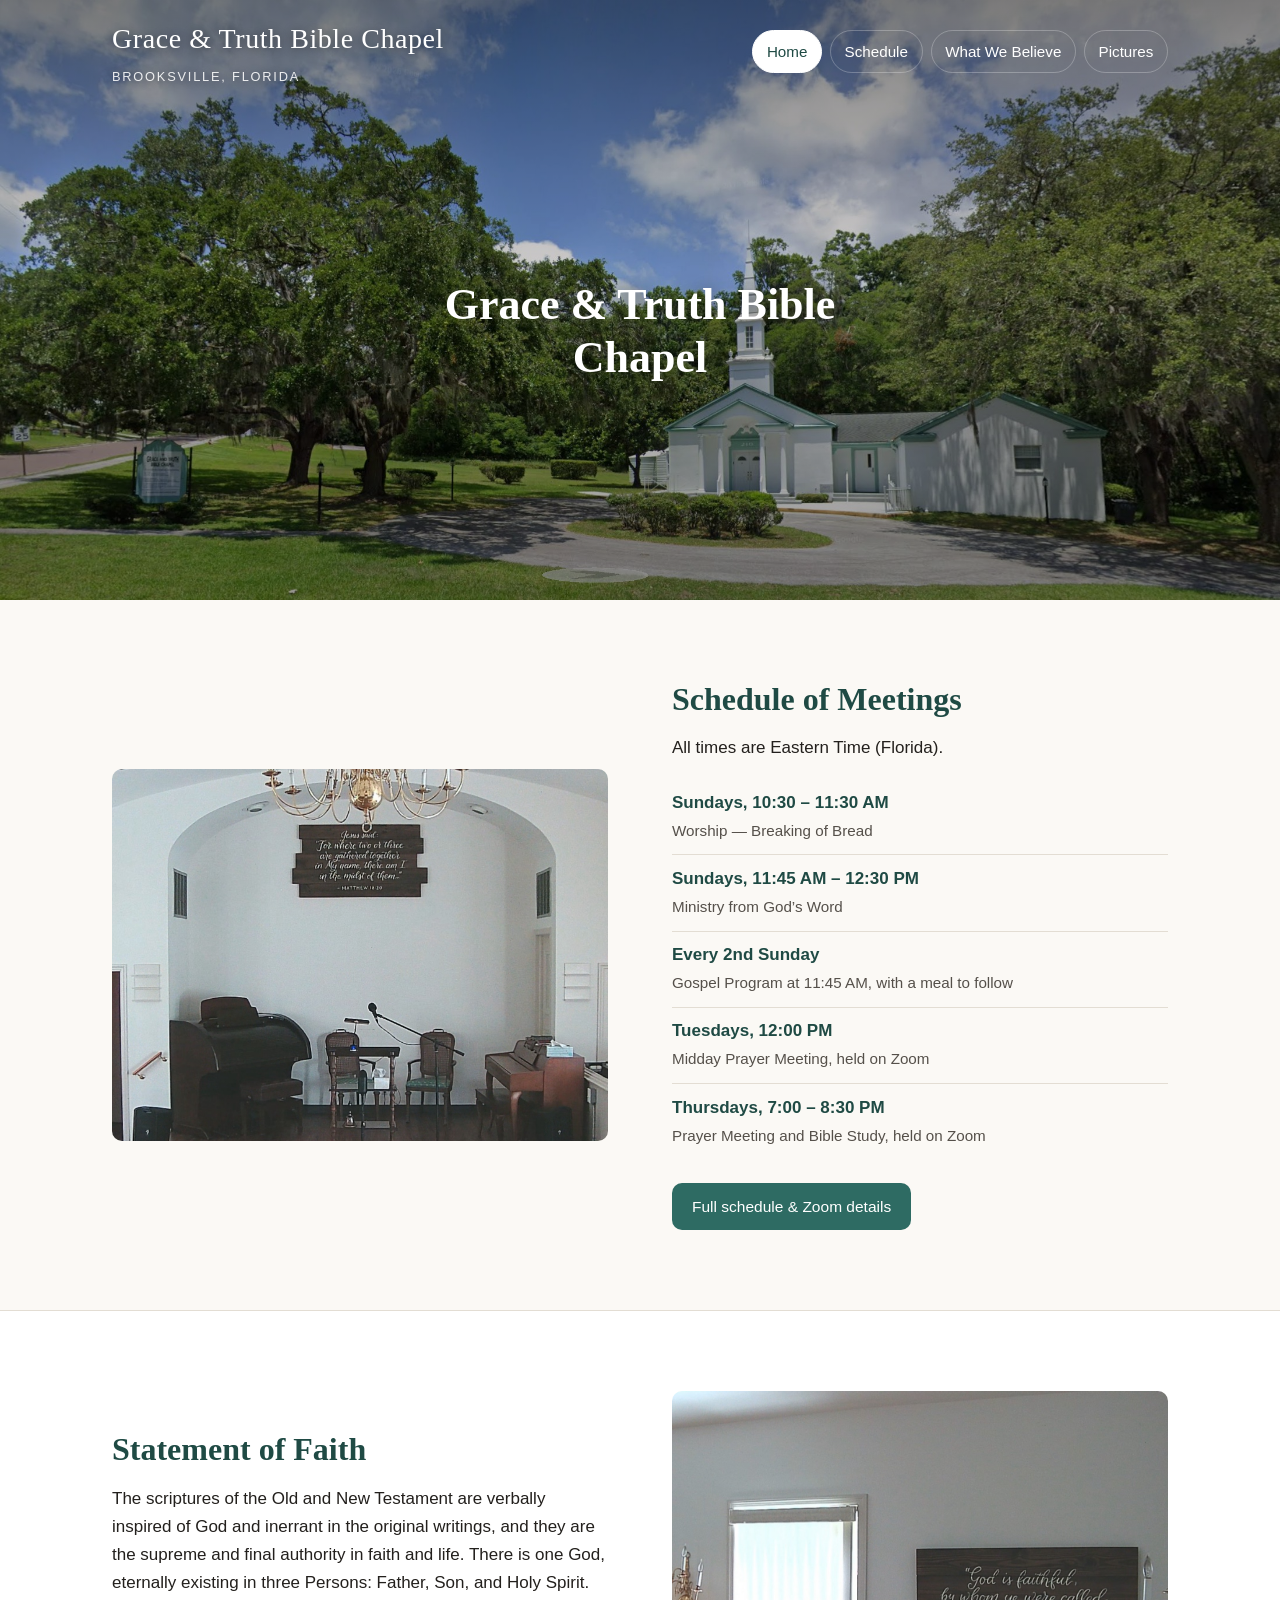
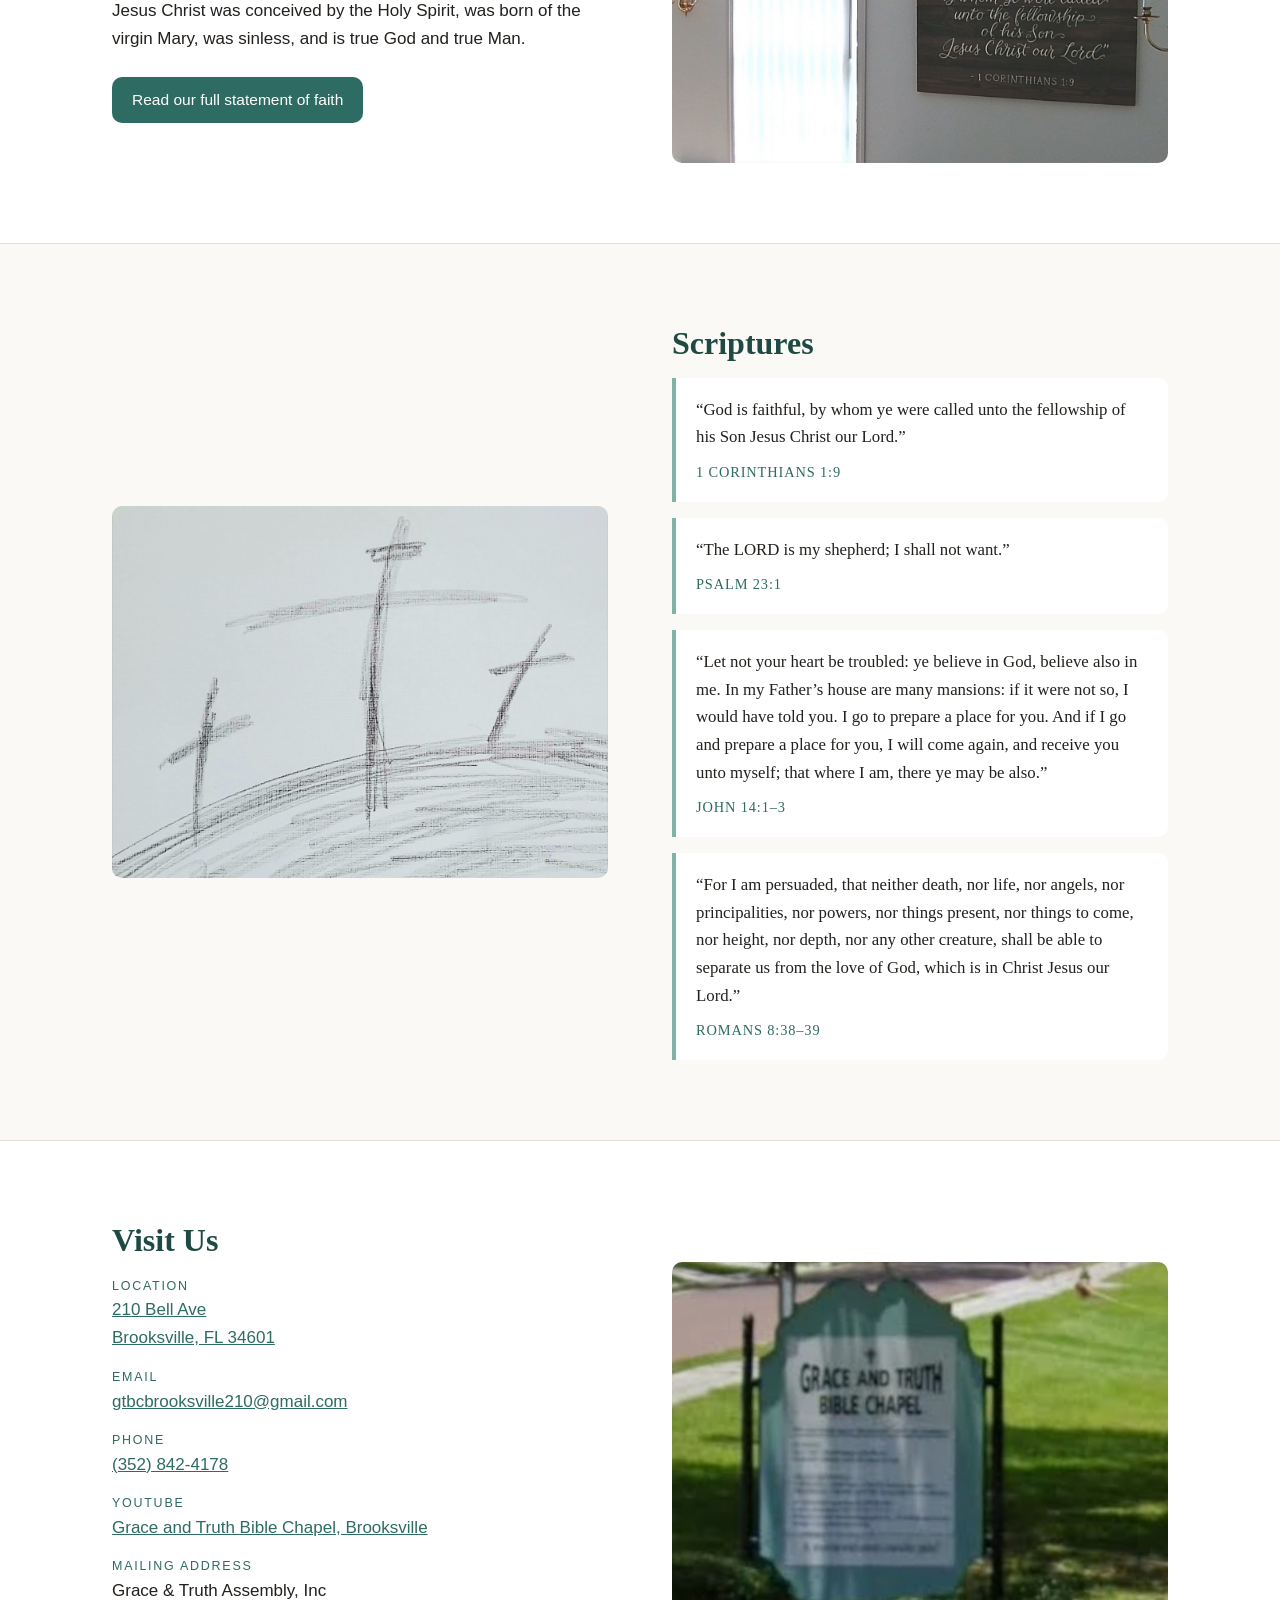
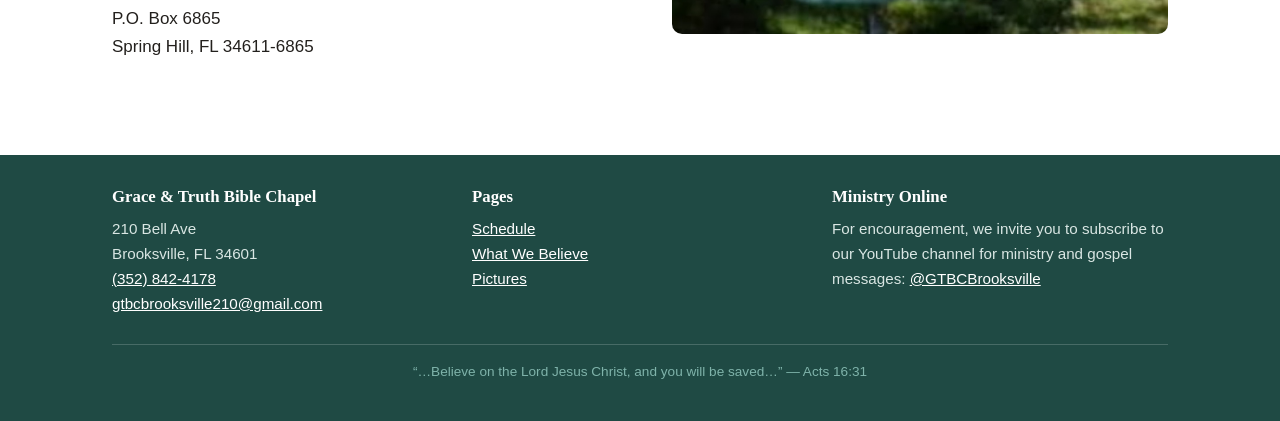
==== commit 6bf61a32: "Overlay the nav and title on the hero photo Uses the taller, uncropped chapel photo so there is sky " ====
--- a/index.html
+++ b/index.html
@@ -11,7 +11,7 @@
 
 <a class="skip-link" href="#main">Skip to content</a>
 
-<header class="site-header">
+<header class="site-header site-header-overlay">
   <div class="container header-inner">
     <a class="brand" href="index.html">
       <span class="brand-name">Grace &amp; Truth Bible Chapel</span>
@@ -30,9 +30,9 @@
 
 <main id="main">
 
-  <section class="hero">
-    <img src="images/chapel-front.jpg" alt="The white chapel building at 210 Bell Ave, set among live oaks">
-    <div class="container hero-text">
+  <section class="hero hero-overlay-scrim">
+    <img src="images/chapel-front-tall.jpg" alt="The white chapel building at 210 Bell Ave, set among live oaks">
+    <div class="hero-overlay">
       <h1>Grace &amp; Truth Bible Chapel</h1>
     </div>
   </section>
--- a/css/styles.css
+++ b/css/styles.css
@@ -62,6 +62,22 @@
   padding: 1rem 0;
 }
 
+/* Home page: the bar sits on top of the hero photo instead of above it. */
+.site-header-overlay {
+  position: absolute;
+  top: 0;
+  left: 0;
+  right: 0;
+  z-index: 10;
+  background: transparent;
+}
+
+/* Over a photo the muted tagline colour loses all contrast, and the brand
+   needs a shadow to stay readable wherever the image happens to be light. */
+.site-header-overlay .brand-name,
+.site-header-overlay .brand-tag { text-shadow: 0 1px 10px rgba(0,0,0,.45); }
+.site-header-overlay .brand-tag { color: rgba(255,255,255,.88); }
+
 .site-header a { color: #fff; text-decoration: none; }
 
 .header-inner {
@@ -124,15 +140,50 @@
 
 /* ---------- Hero ---------- */
 
-.hero { background: #fff; border-bottom: 1px solid var(--line); }
-
-/* No height cap and no hardcoded ratio: the height follows the image's own
-   proportions via the global `img { height: auto }`. Nothing is ever cropped,
-   and re-cropping the source file just works without touching this rule. */
+.hero { position: relative; background: #fff; }
+
+/* Darkens the photo just enough for white text to stay legible. */
+.hero-overlay-scrim::after {
+  content: "";
+  position: absolute;
+  inset: 0;
+  z-index: 1;
+  background: linear-gradient(to bottom,
+    rgba(0,0,0,.50), rgba(0,0,0,.18) 45%, rgba(0,0,0,.40));
+}
+
+.hero-overlay {
+  position: absolute;
+  inset: 0;
+  z-index: 2;
+  display: flex;
+  align-items: center;
+  justify-content: center;
+  text-align: center;
+  padding: 9rem 1rem 2.5rem;   /* top padding clears the overlaid bar */
+}
+
+@media (min-width: 52rem) {
+  .hero-overlay { padding: 7rem 1rem 3rem; }
+}
+
+.hero-overlay h1 {
+  color: #fff;
+  margin: 0;
+  max-width: 20ch;
+  text-shadow: 0 1px 14px rgba(0,0,0,.35);
+}
+
+/* No hardcoded ratio: height follows the image's own proportions via the
+   global `img { height: auto }`, so re-cropping the file needs no CSS change.
+   min-height only engages on narrow screens, where the photo would otherwise
+   be too short to hold the overlaid bar and title; object-position keeps the
+   chapel in frame for the horizontal crop that min-height causes there. */
 .hero img {
   width: 100%;
-  max-width: 1600px;      /* never upscale past the native size */
-  margin: 0 auto;
+  min-height: 24rem;
+  object-fit: cover;
+  object-position: 65% center;
 }
 
 .hero-text { text-align: center; padding: 2rem 0 2.25rem; }
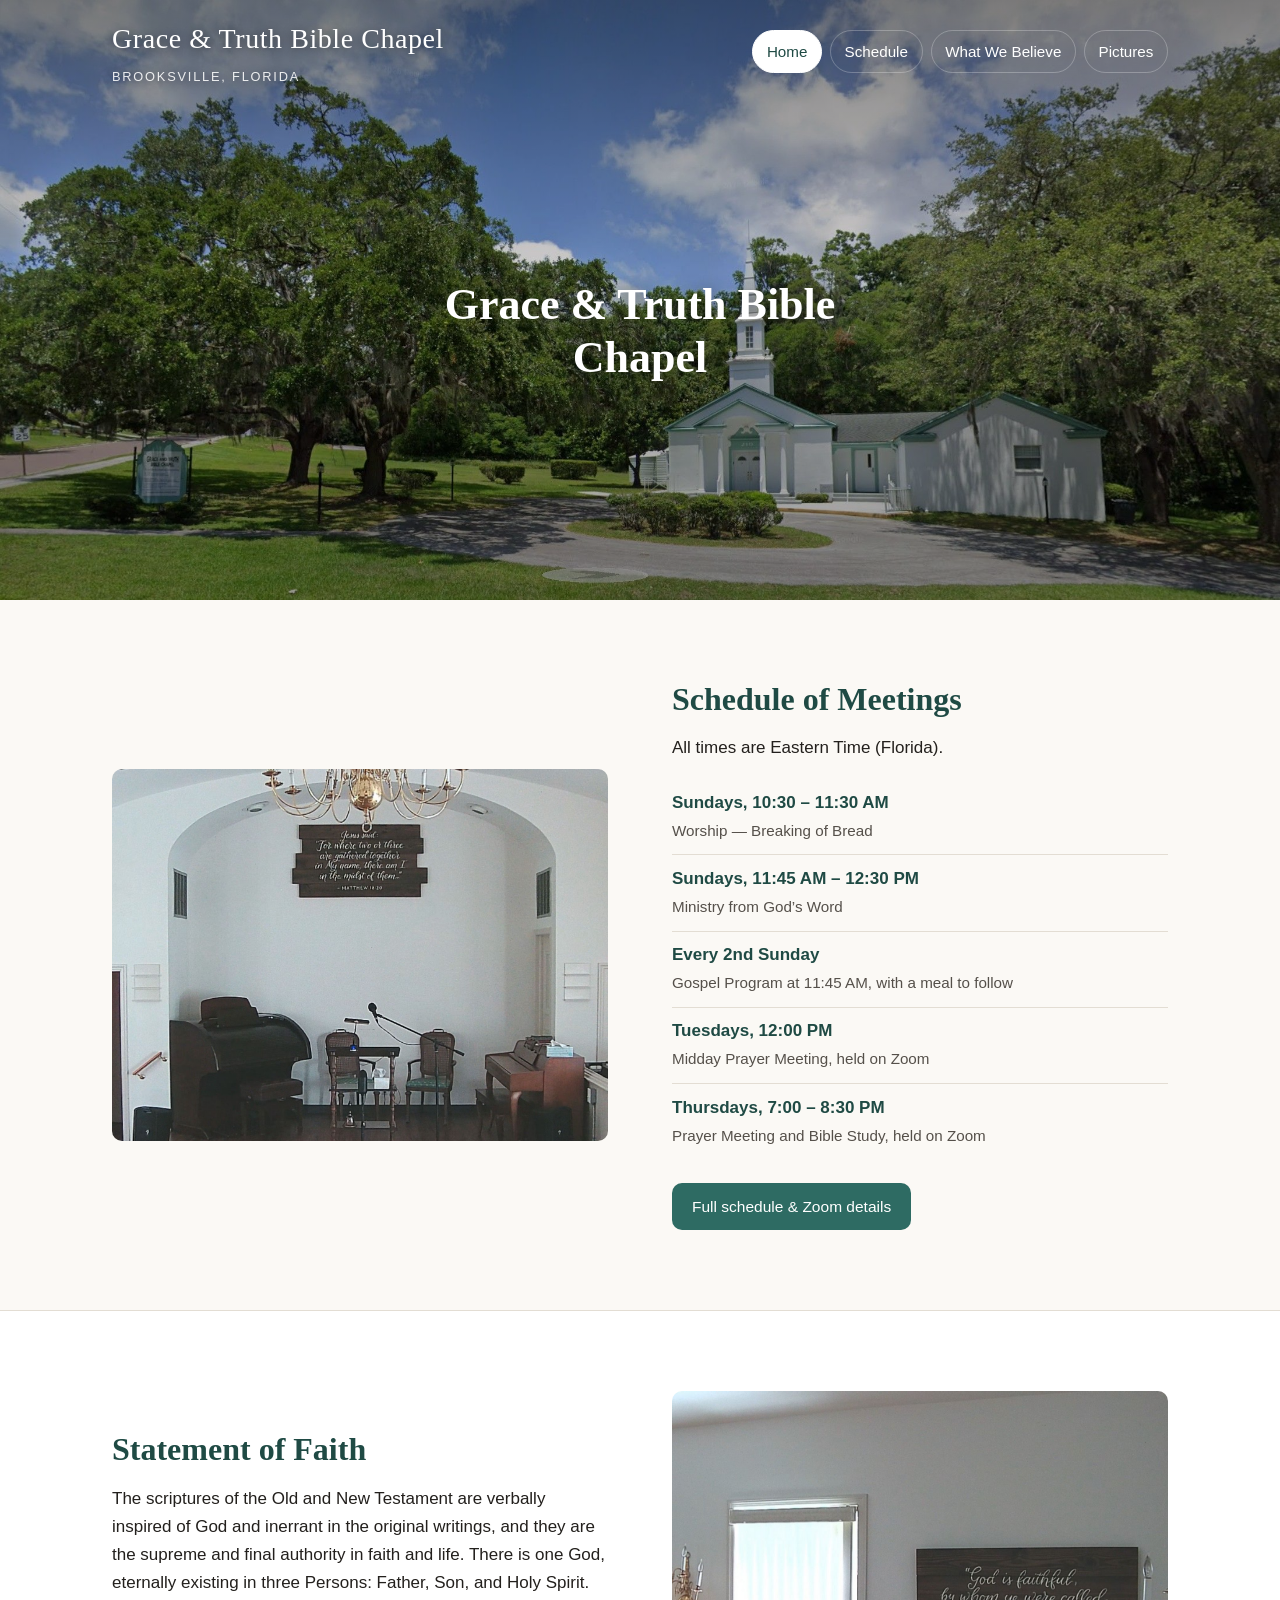
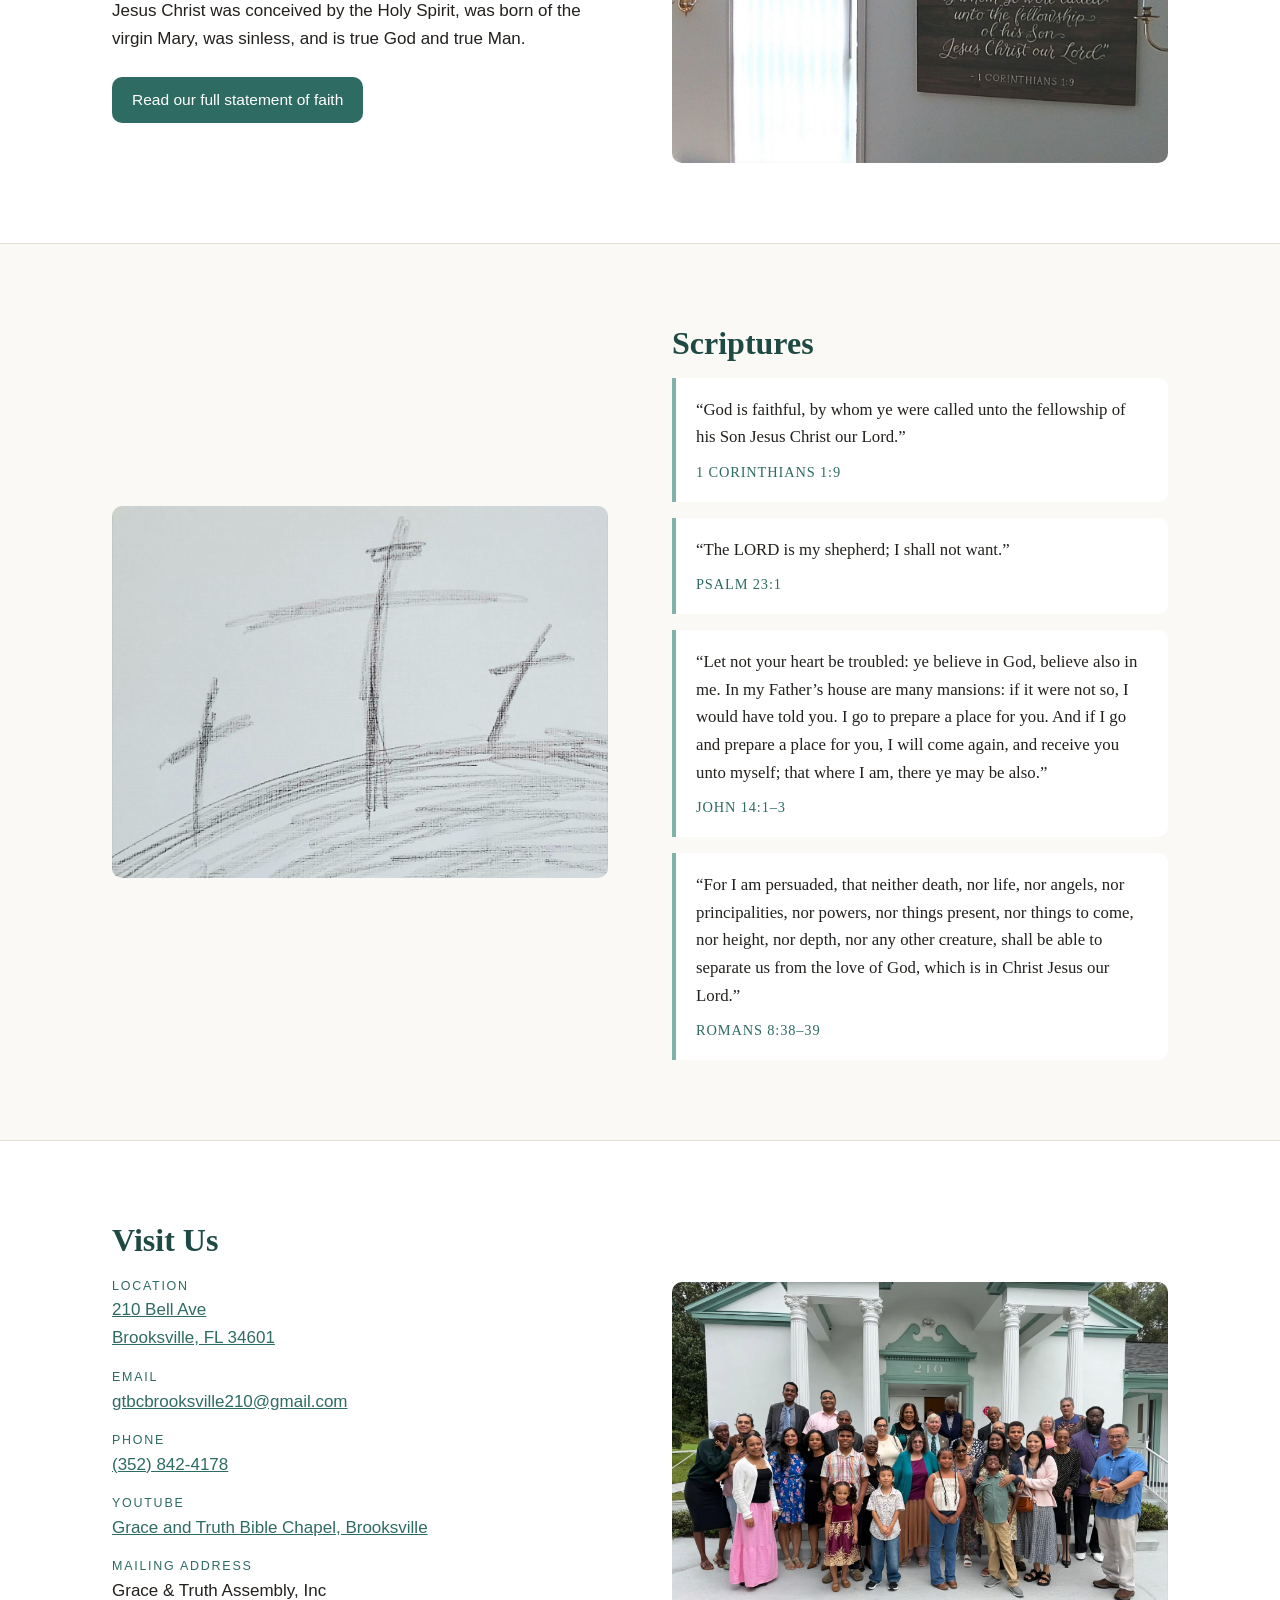
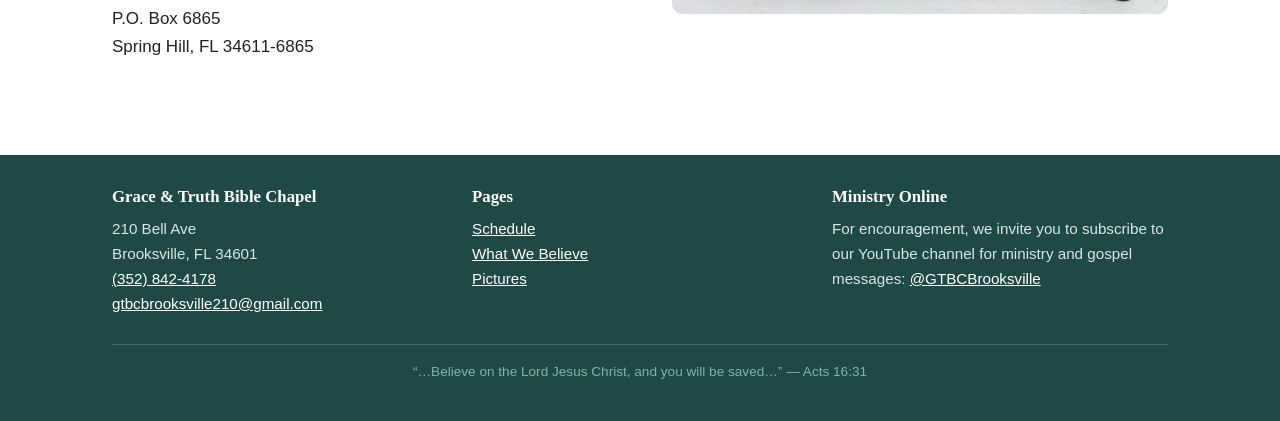
==== commit f3020d37: "Add the group photo and recompress every image Replaces the roadside sign with the group photo in th" ====
--- a/index.html
+++ b/index.html
@@ -134,7 +134,7 @@
   <section class="section section-alt feature-media-right" id="visit">
     <div class="container feature-inner">
       <div class="feature-media">
-        <img src="images/chapel-sign.jpg" alt="The Grace and Truth Bible Chapel sign at the roadside" loading="lazy">
+        <img class="natural" src="images/group-picture.jpg" alt="The assembly gathered together on the chapel steps beneath the 210 entrance" loading="lazy">
       </div>
       <div class="feature-body">
         <h2>Visit Us</h2>
--- a/css/styles.css
+++ b/css/styles.css
@@ -458,6 +458,10 @@
 /* The crosses drawing sits high in the frame; bias the crop upward. */
 .feature-media img.focus-top { object-position: center 28%; }
 
+/* Group photo: keep its own proportions. The 4:3 crop above would slice
+   the people standing at either edge of the frame. */
+.feature-media img.natural { aspect-ratio: auto; }
+
 .feature-body > :first-child { margin-top: 0; }
 .feature-body .times { margin-bottom: 1.25rem; }
 .feature-body .verse + .verse { margin-top: 1rem; }
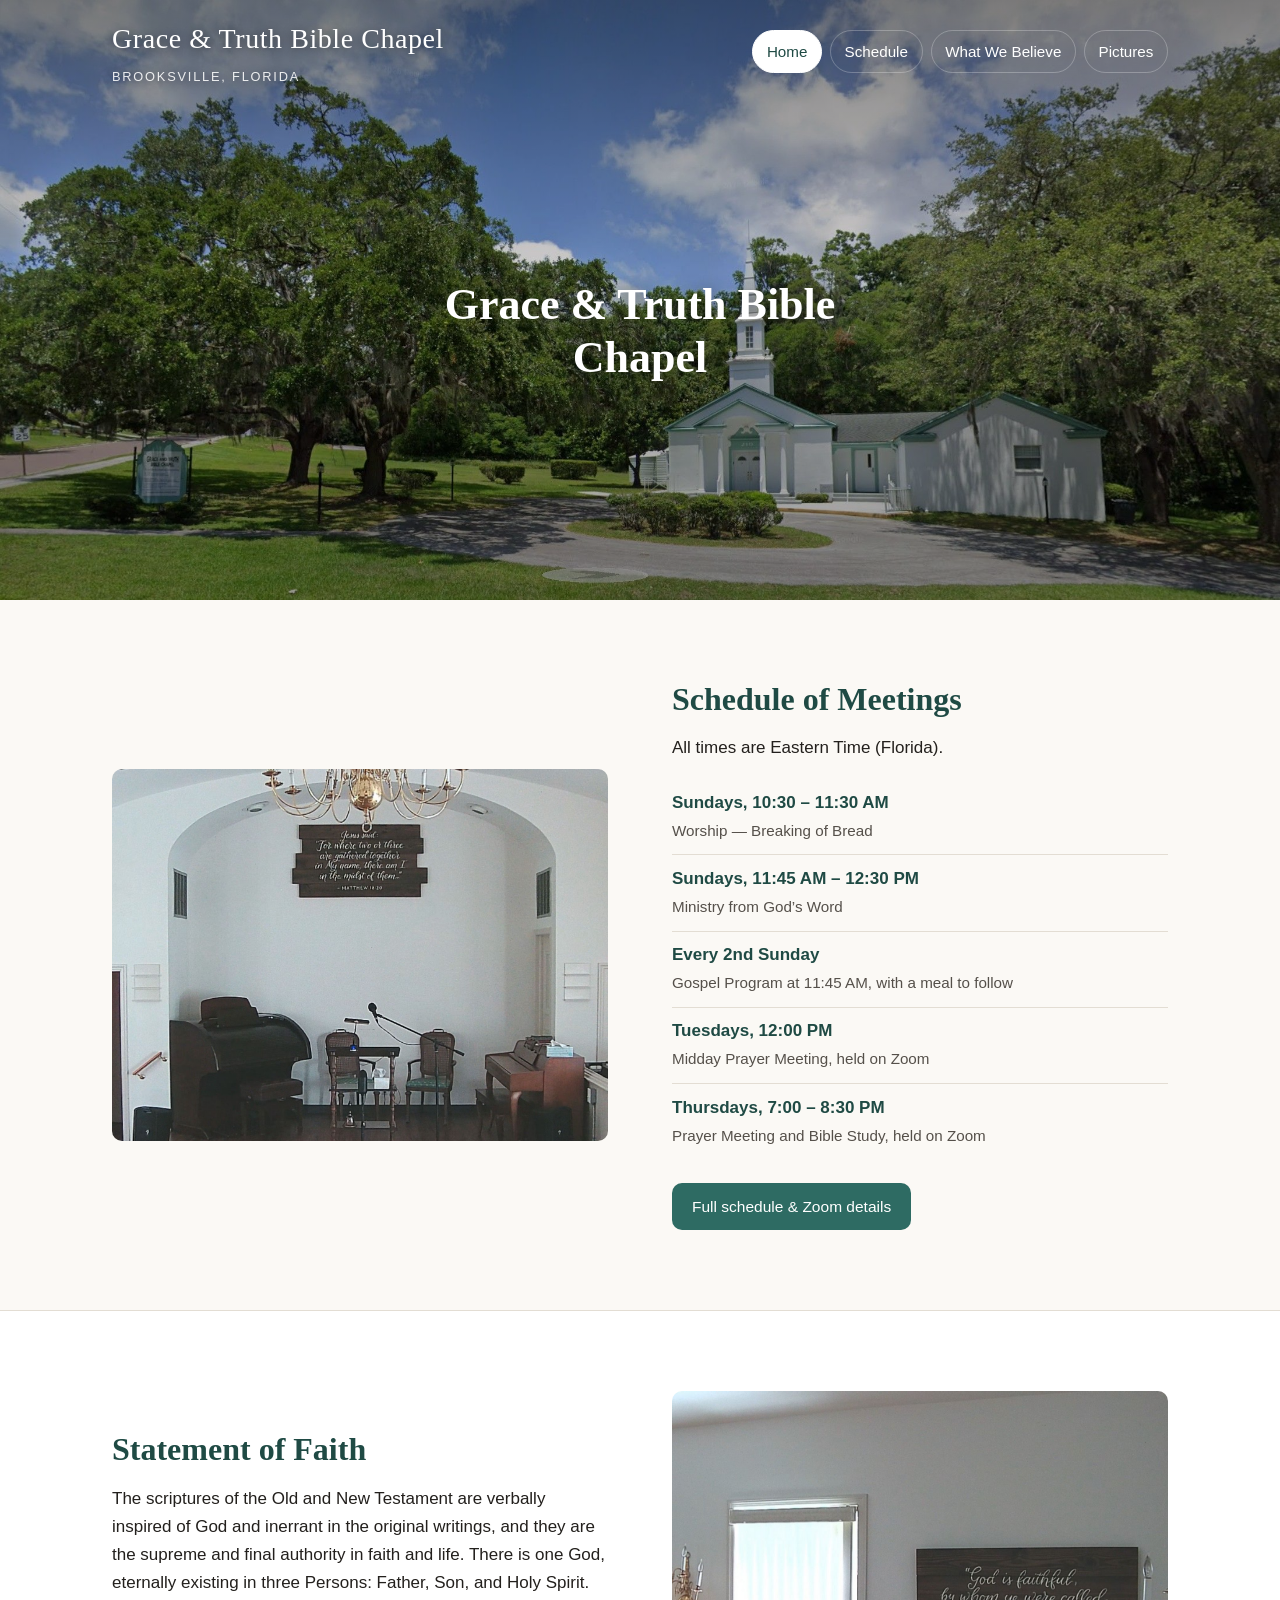
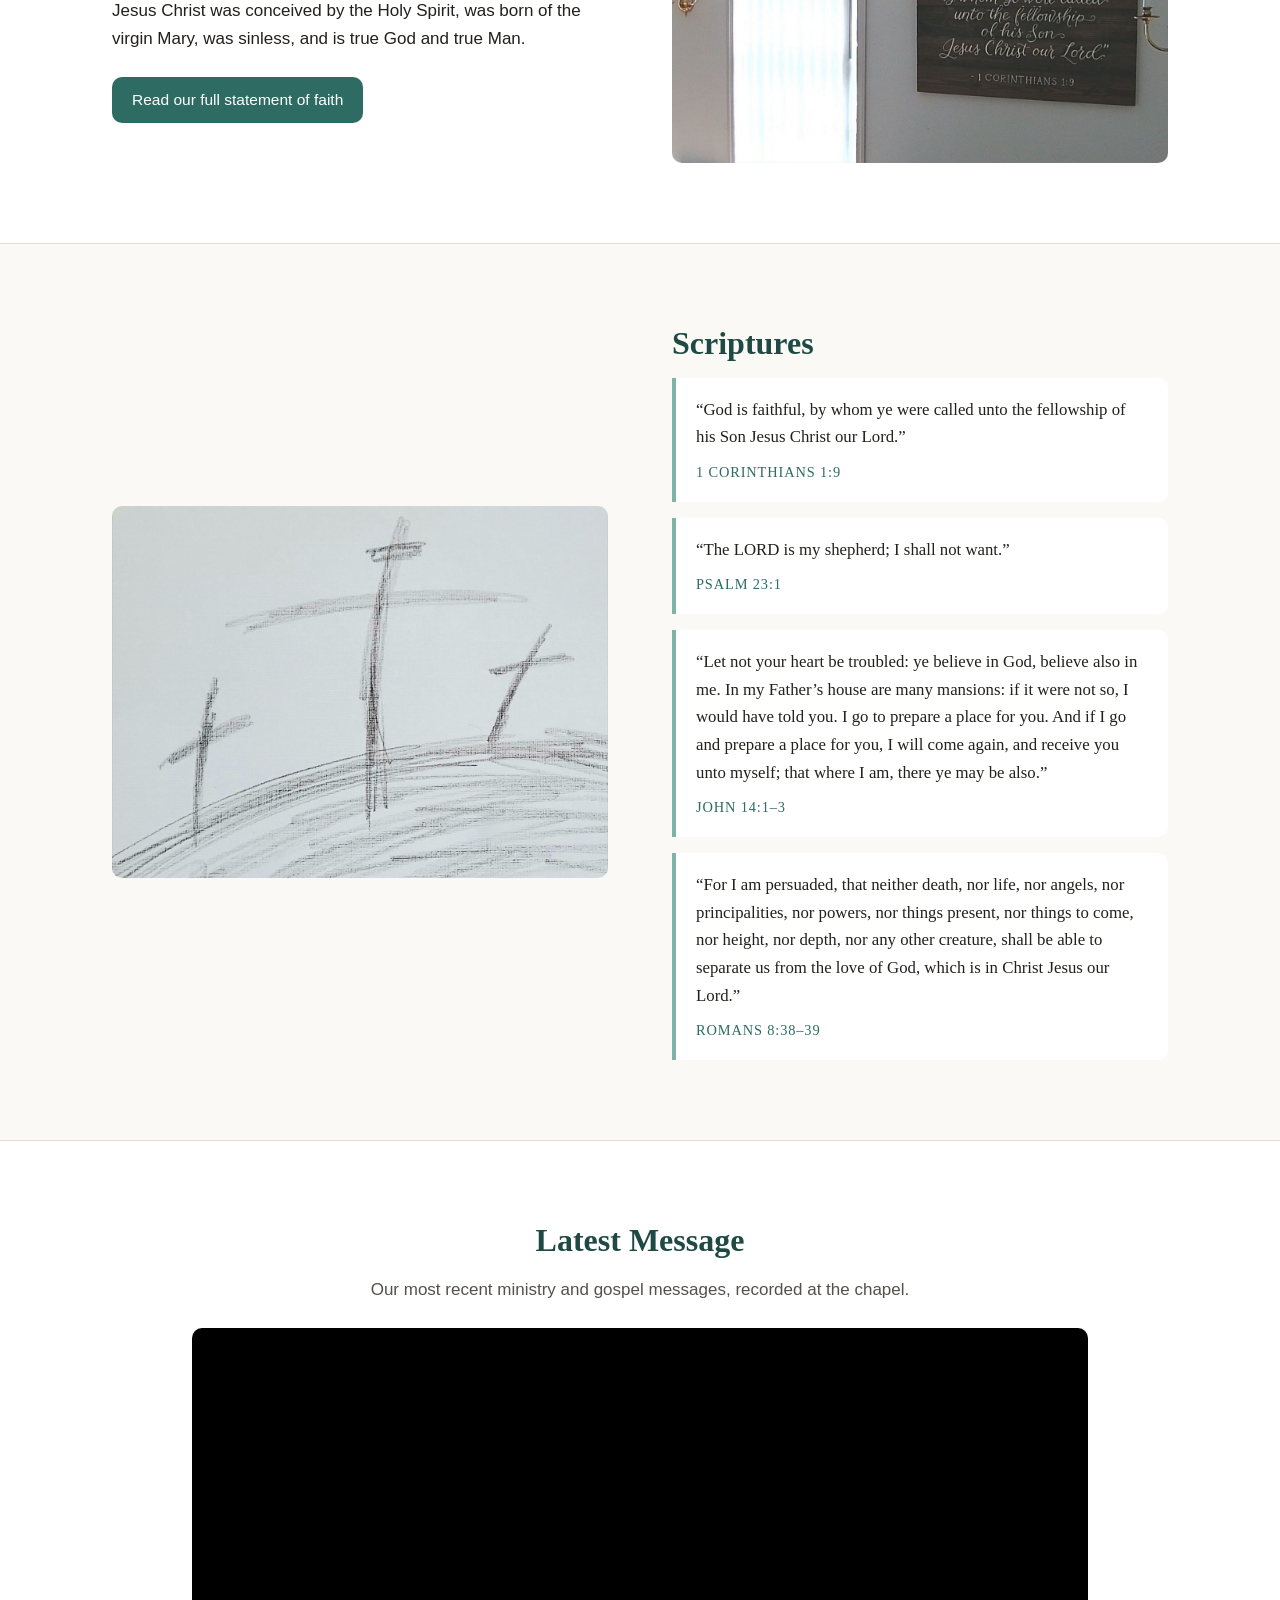
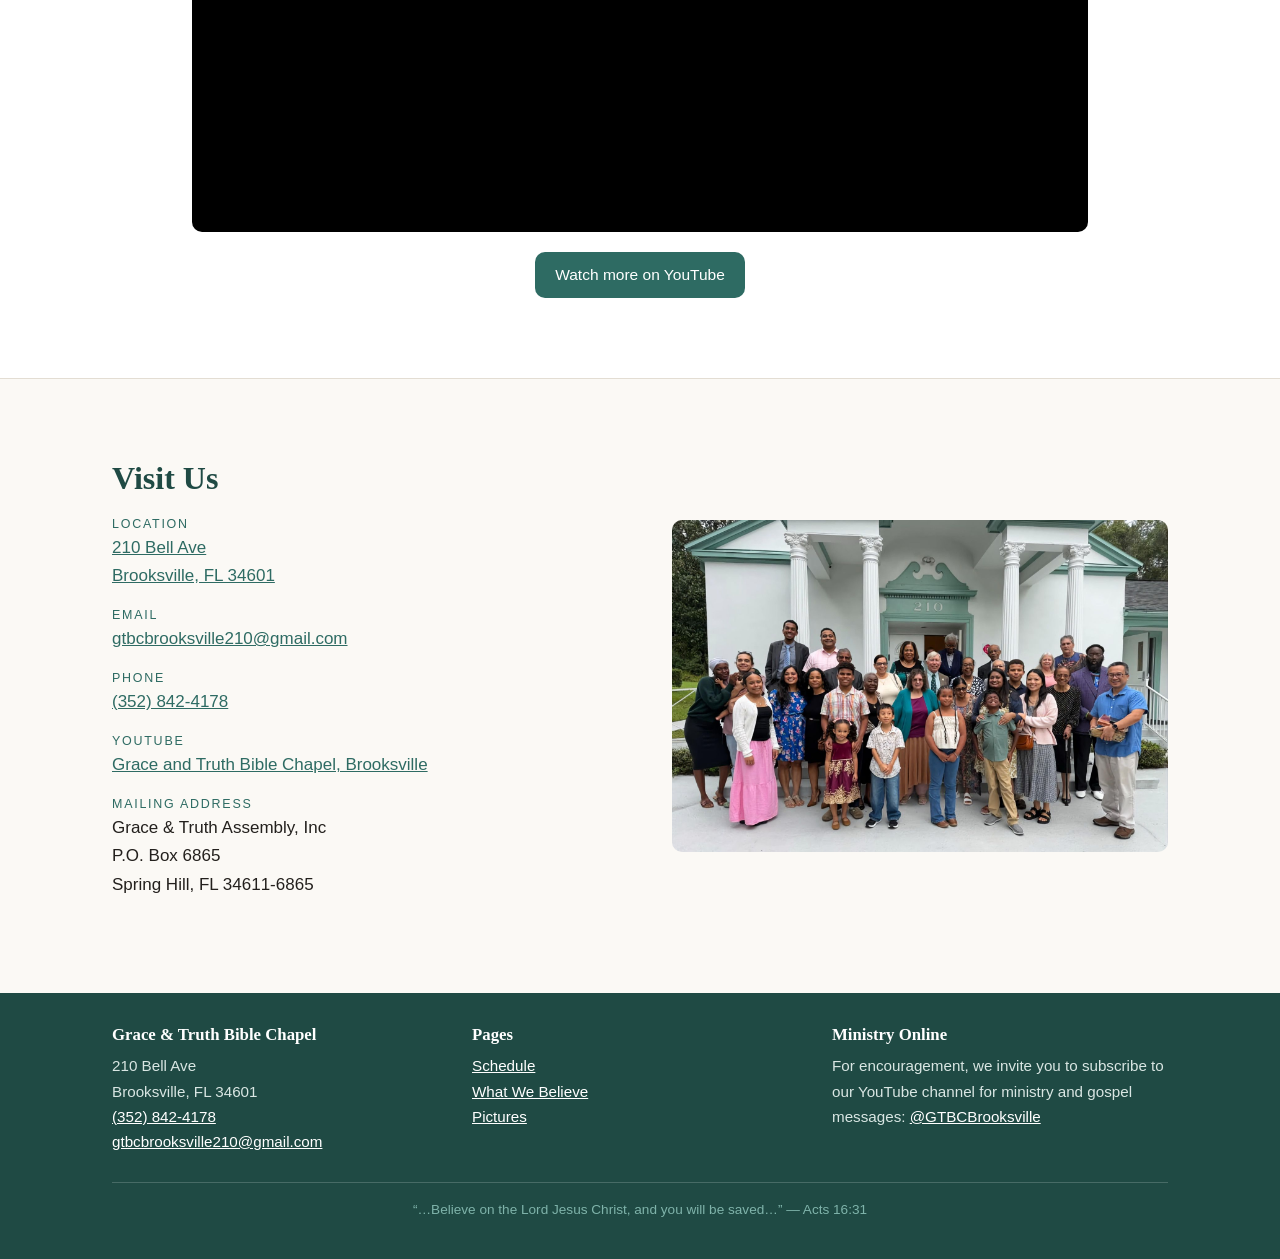
==== commit c3872fdb: "Embed the channel's latest message on the home page Adds a "Latest Message" section between Scriptur" ====
--- a/index.html
+++ b/index.html
@@ -130,8 +130,33 @@
     </div>
   </section>
 
+  <!-- Latest message. The player points at the channel's uploads playlist
+       (the channel ID with UC swapped for UU). YouTube keeps that playlist
+       newest-first, so this always opens on the most recent sermon and
+       nothing here needs editing week to week. -->
+  <section class="section section-alt" id="latest">
+    <div class="container">
+      <div class="section-head video-head">
+        <h2>Latest Message</h2>
+        <p>Our most recent ministry and gospel messages, recorded at the chapel.</p>
+      </div>
+      <div class="video-frame">
+        <iframe
+          src="https://www.youtube-nocookie.com/embed/videoseries?list=UUZsytjqX1mP04XddDWABCRg&amp;rel=0"
+          title="Latest message from Grace and Truth Bible Chapel, Brooksville"
+          loading="lazy"
+          allow="accelerometer; clipboard-write; encrypted-media; gyroscope; picture-in-picture; web-share"
+          referrerpolicy="strict-origin-when-cross-origin"
+          allowfullscreen></iframe>
+      </div>
+      <div class="btn-row video-actions">
+        <a class="btn" href="https://www.youtube.com/@GTBCBrooksville">Watch more on YouTube</a>
+      </div>
+    </div>
+  </section>
+
   <!-- Image right -->
-  <section class="section section-alt feature-media-right" id="visit">
+  <section class="section feature-media-right" id="visit">
     <div class="container feature-inner">
       <div class="feature-media">
         <img class="natural" src="images/group-picture.jpg" alt="The assembly gathered together on the chapel steps beneath the 210 entrance" loading="lazy">
--- a/css/styles.css
+++ b/css/styles.css
@@ -466,3 +466,31 @@
 .feature-body .times { margin-bottom: 1.25rem; }
 .feature-body .verse + .verse { margin-top: 1rem; }
 .feature-body .btn-row { margin-top: 1.5rem; }
+
+
+/* ---------- Latest video ---------- */
+
+/* The iframe's src is the channel's uploads playlist rather than a single
+   video id, so the newest sermon plays first and the markup never has to be
+   touched. loading="lazy" keeps the player's scripts off the initial page
+   load until the section scrolls into view. */
+
+.video-head { text-align: center; }
+
+.video-frame {
+  max-width: 56rem;
+  margin: 0 auto;
+  aspect-ratio: 16 / 9;
+  border-radius: var(--radius);
+  overflow: hidden;
+  background: #000;
+}
+
+.video-frame iframe {
+  display: block;
+  width: 100%;
+  height: 100%;
+  border: 0;
+}
+
+.video-actions { justify-content: center; }
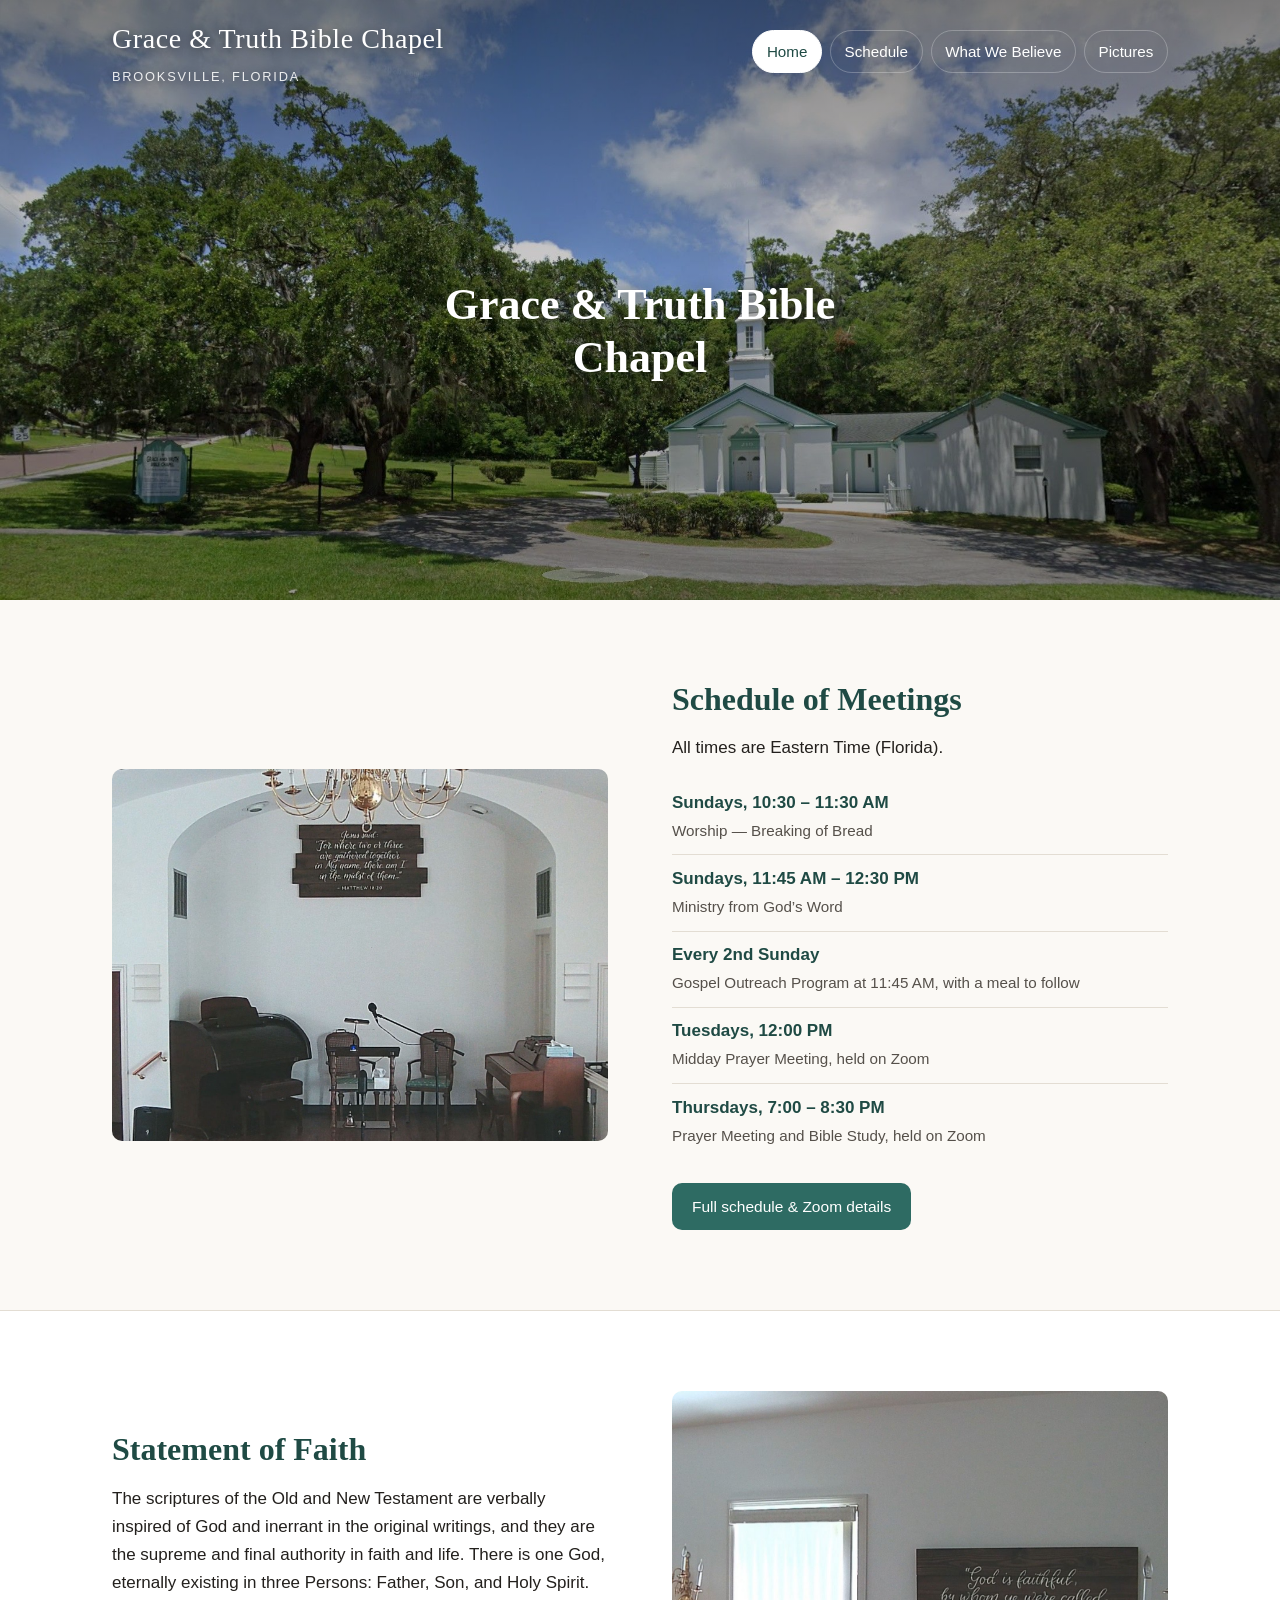
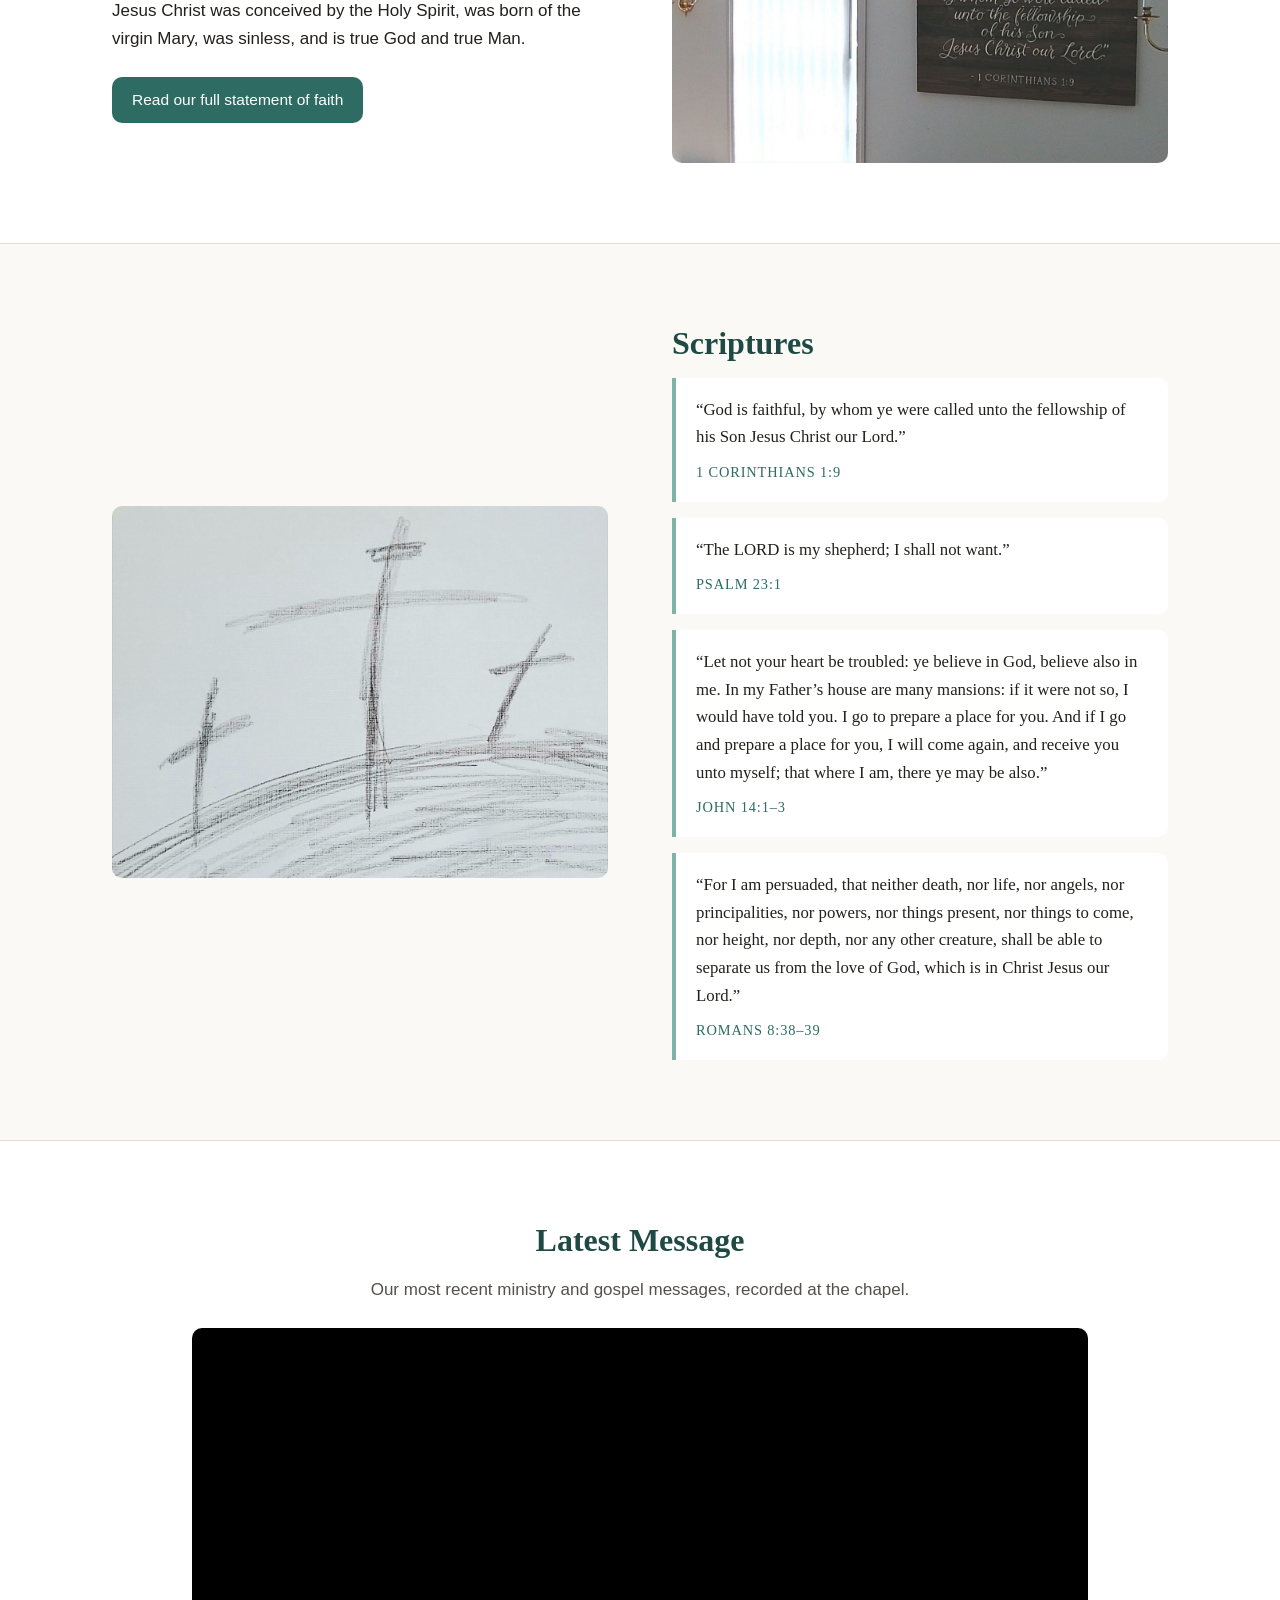
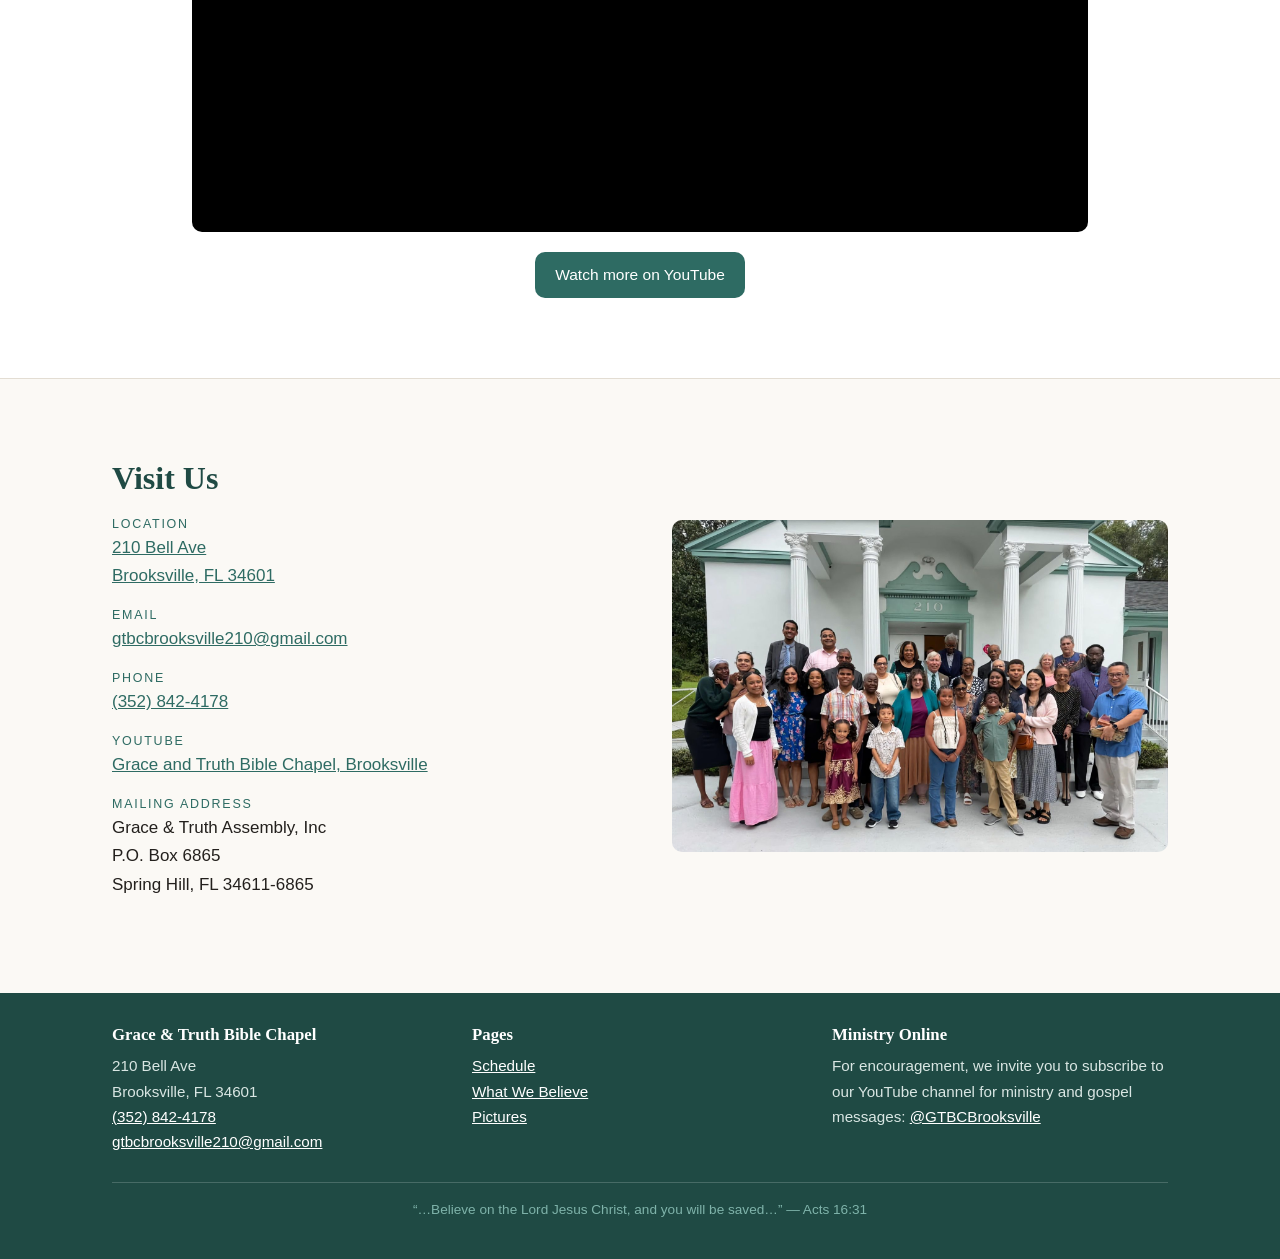
==== commit 96e2b4ad: "Call it the Gospel Outreach Program on the home page Co-Authored-By: Claude Opus 5 (1M context) <nor" ====
--- a/index.html
+++ b/index.html
@@ -57,7 +57,7 @@
           </li>
           <li>
             <span class="time">Every 2nd Sunday</span>
-            <span class="note">Gospel Program at 11:45 AM, with a meal to follow</span>
+            <span class="note">Gospel Outreach Program at 11:45 AM, with a meal to follow</span>
           </li>
           <li>
             <span class="time">Tuesdays, 12:00 PM</span>
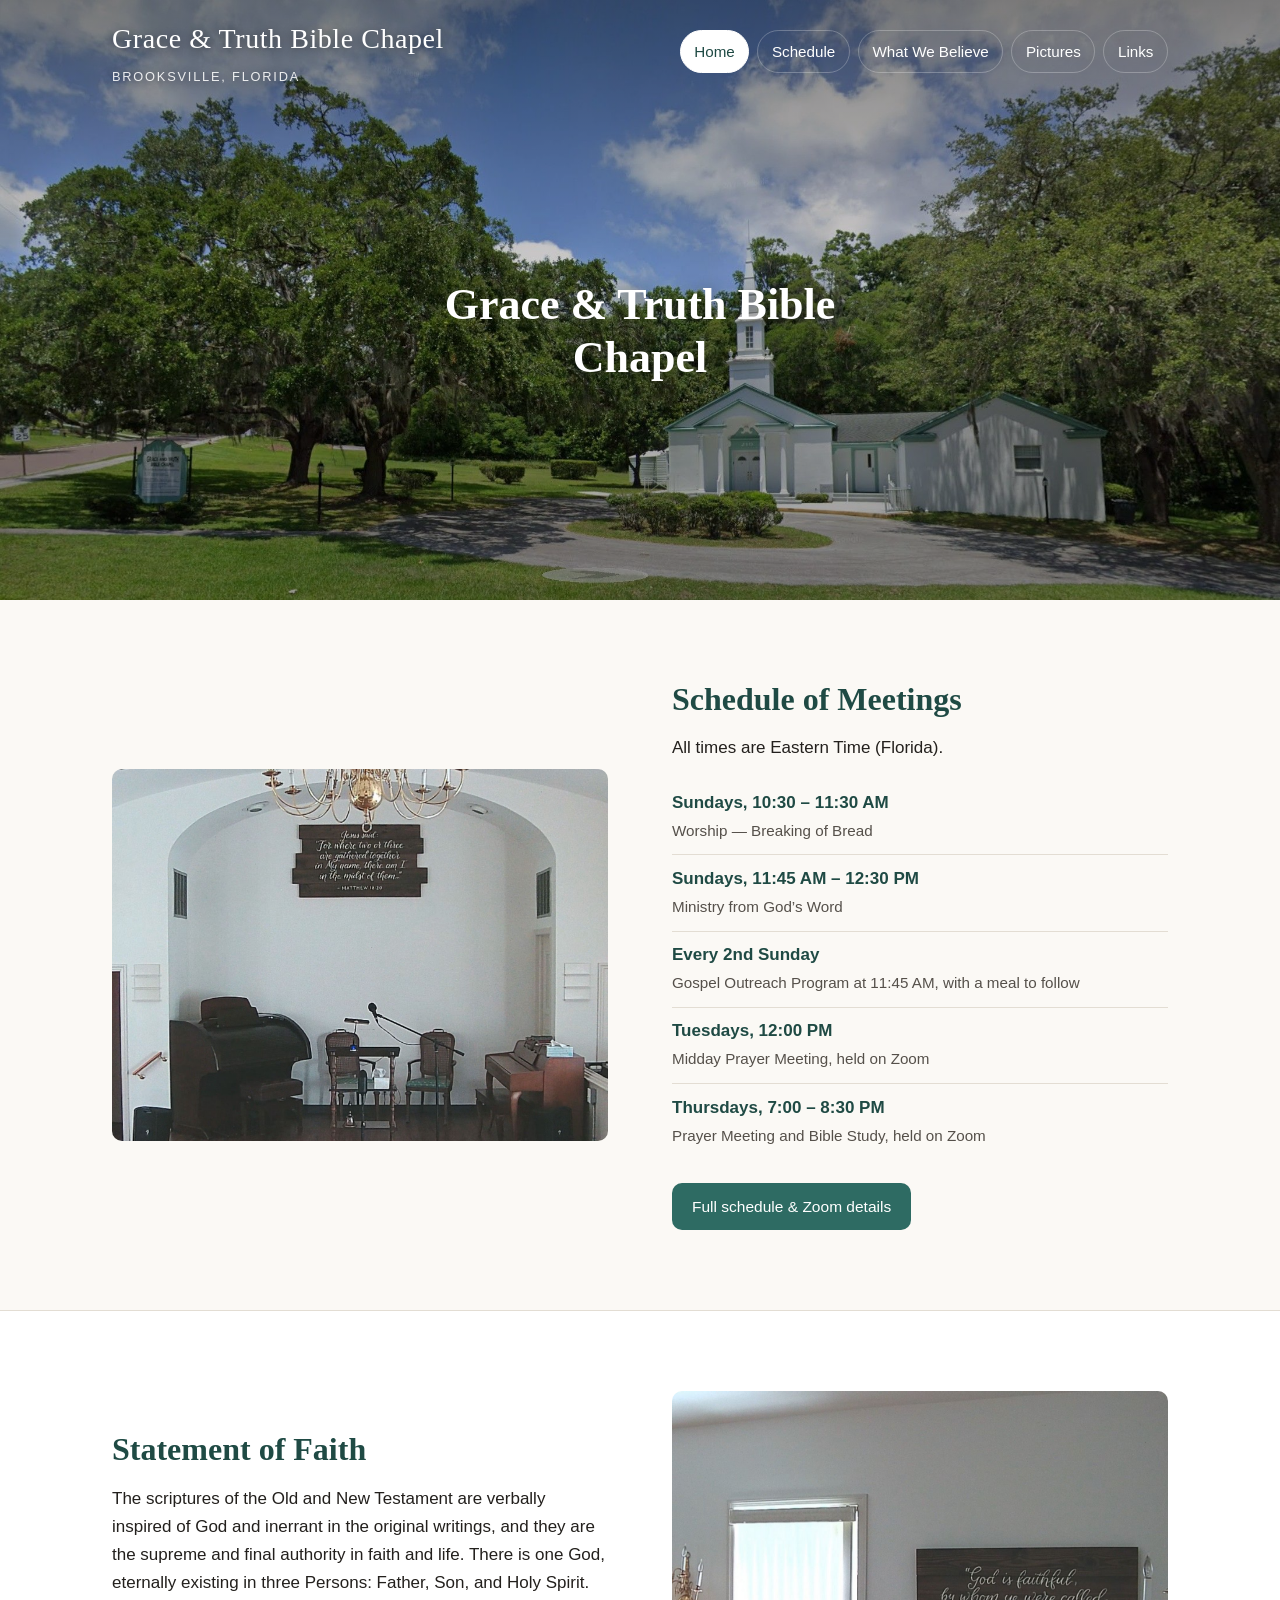
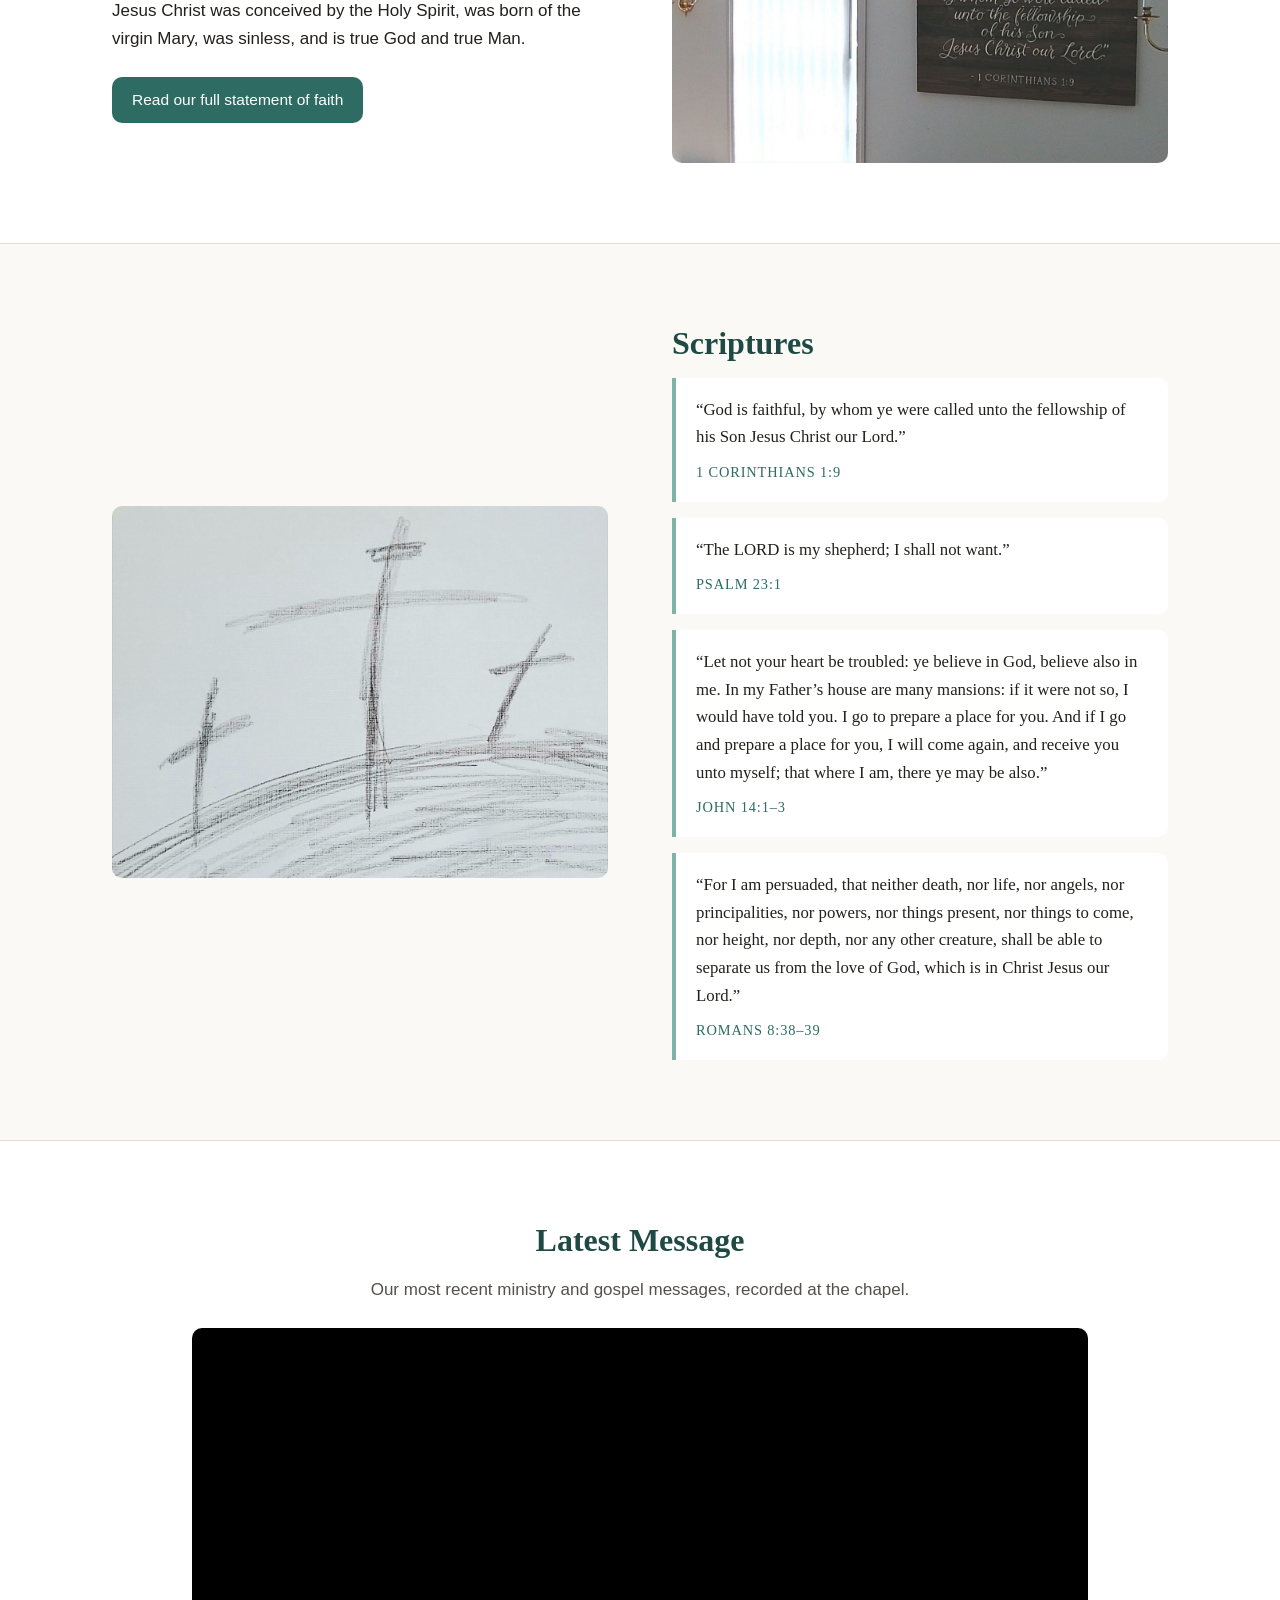
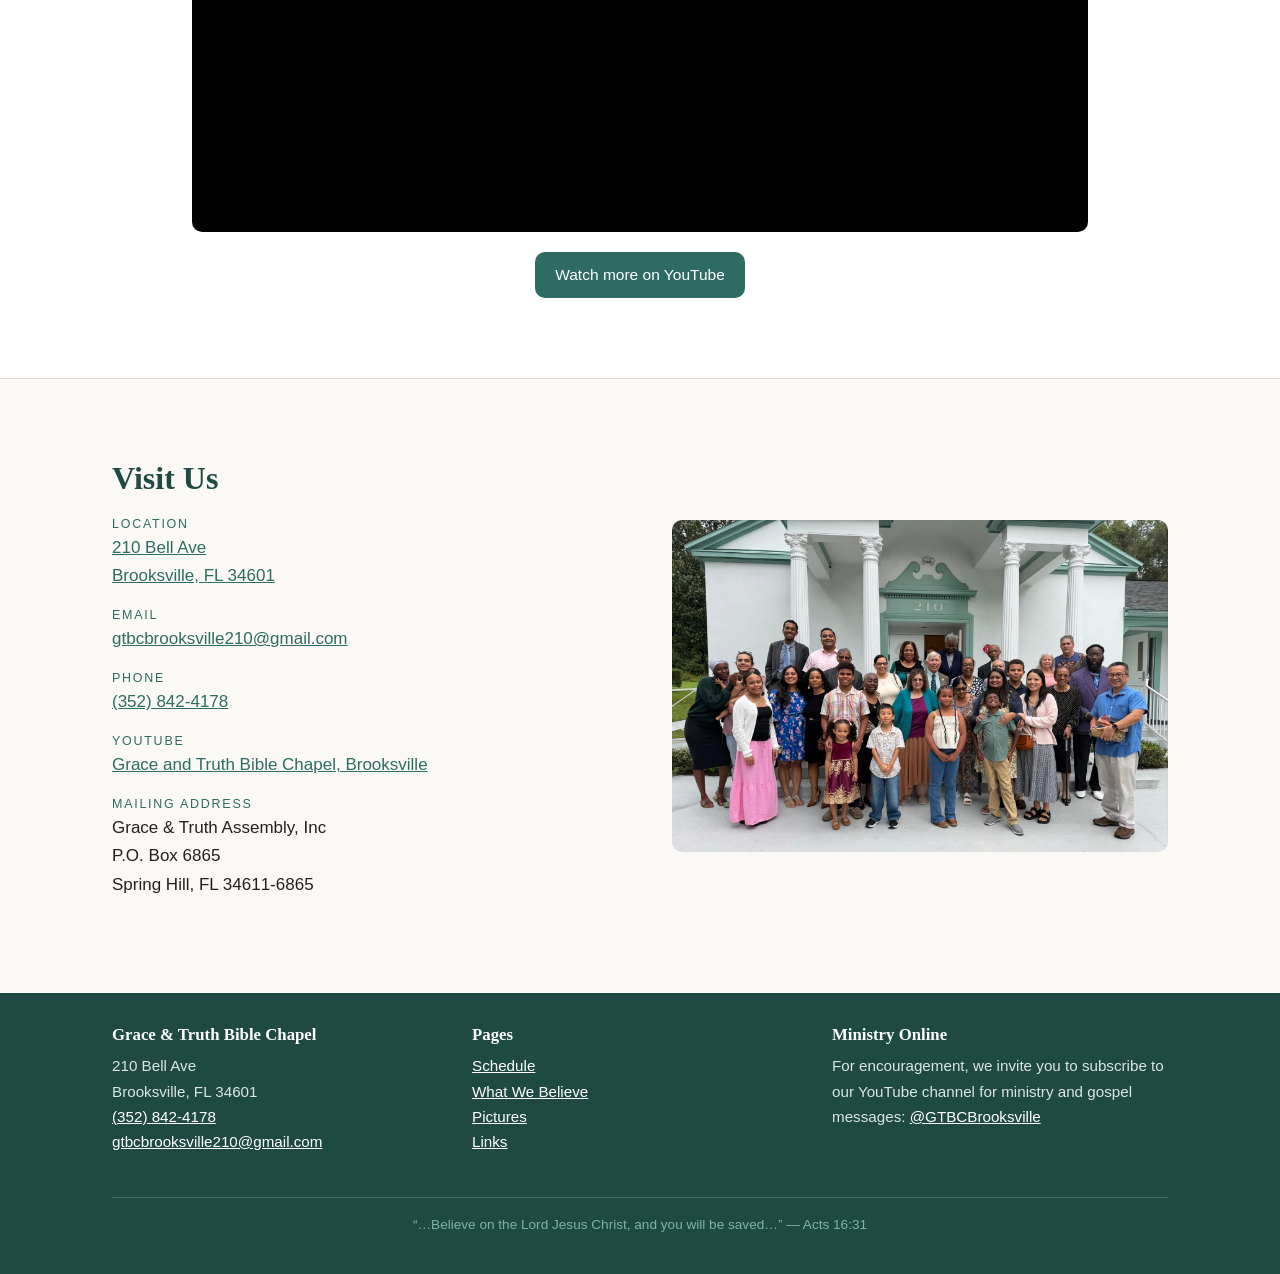
==== commit d9ab0a78: "Add a Links page Four groups of outside links: camps and conferences, spiritual resources, Christian" ====
--- a/index.html
+++ b/index.html
@@ -23,6 +23,7 @@
         <li><a href="schedule.html">Schedule</a></li>
         <li><a href="beliefs.html">What We Believe</a></li>
         <li><a href="gallery.html">Pictures</a></li>
+        <li><a href="links.html">Links</a></li>
       </ul>
     </nav>
   </div>
@@ -216,7 +217,8 @@
         <p>
           <a href="schedule.html">Schedule</a><br>
           <a href="beliefs.html">What We Believe</a><br>
-          <a href="gallery.html">Pictures</a>
+          <a href="gallery.html">Pictures</a><br>
+          <a href="links.html">Links</a>
         </p>
       </div>
       <div>
--- a/css/styles.css
+++ b/css/styles.css
@@ -494,3 +494,60 @@
 }
 
 .video-actions { justify-content: center; }
+
+
+/* ---------- Links page ---------- */
+
+/* Shared spacing for every group of cards on the links page, so the gap
+   below a group is the same whether a heading or the footer button follows. */
+.link-grid { margin-bottom: 2.5rem; }
+
+.link-card {
+  display: flex;
+  flex-direction: column;
+  gap: .6rem;
+  text-decoration: none;
+  color: inherit;
+}
+
+.link-card:hover, .link-card:focus {
+  border-color: var(--brand-light);
+  color: inherit;
+}
+
+.link-card h3 { margin: 0; }
+.link-card p  { margin: 0; color: var(--ink-soft); font-size: .95rem; }
+
+/* A fixed box so wordmarks of very different proportions still line up
+   across the row. */
+.link-logo {
+  display: flex;
+  align-items: center;
+  justify-content: center;
+  height: 4.5rem;
+  margin-bottom: .25rem;
+}
+
+.link-logo img { max-width: 70%; max-height: 100%; width: auto; object-fit: contain; }
+
+/* Sites with no logo of their own get their initials, so a row of cards
+   keeps an even rhythm instead of one card collapsing. */
+.link-monogram {
+  font-family: Georgia, "Times New Roman", serif;
+  font-size: 1.6rem;
+  letter-spacing: .1em;
+  color: var(--brand);
+  border: 2px solid var(--brand-light);
+  border-radius: var(--radius);
+  padding: .35rem .75rem;
+}
+
+.link-domain {
+  margin-top: auto;
+  padding-top: .35rem;
+  font-size: .85rem;
+  color: var(--brand);
+  word-break: break-word;
+}
+
+.link-card:hover .link-domain, .link-card:focus .link-domain { color: var(--brand-dark); }
